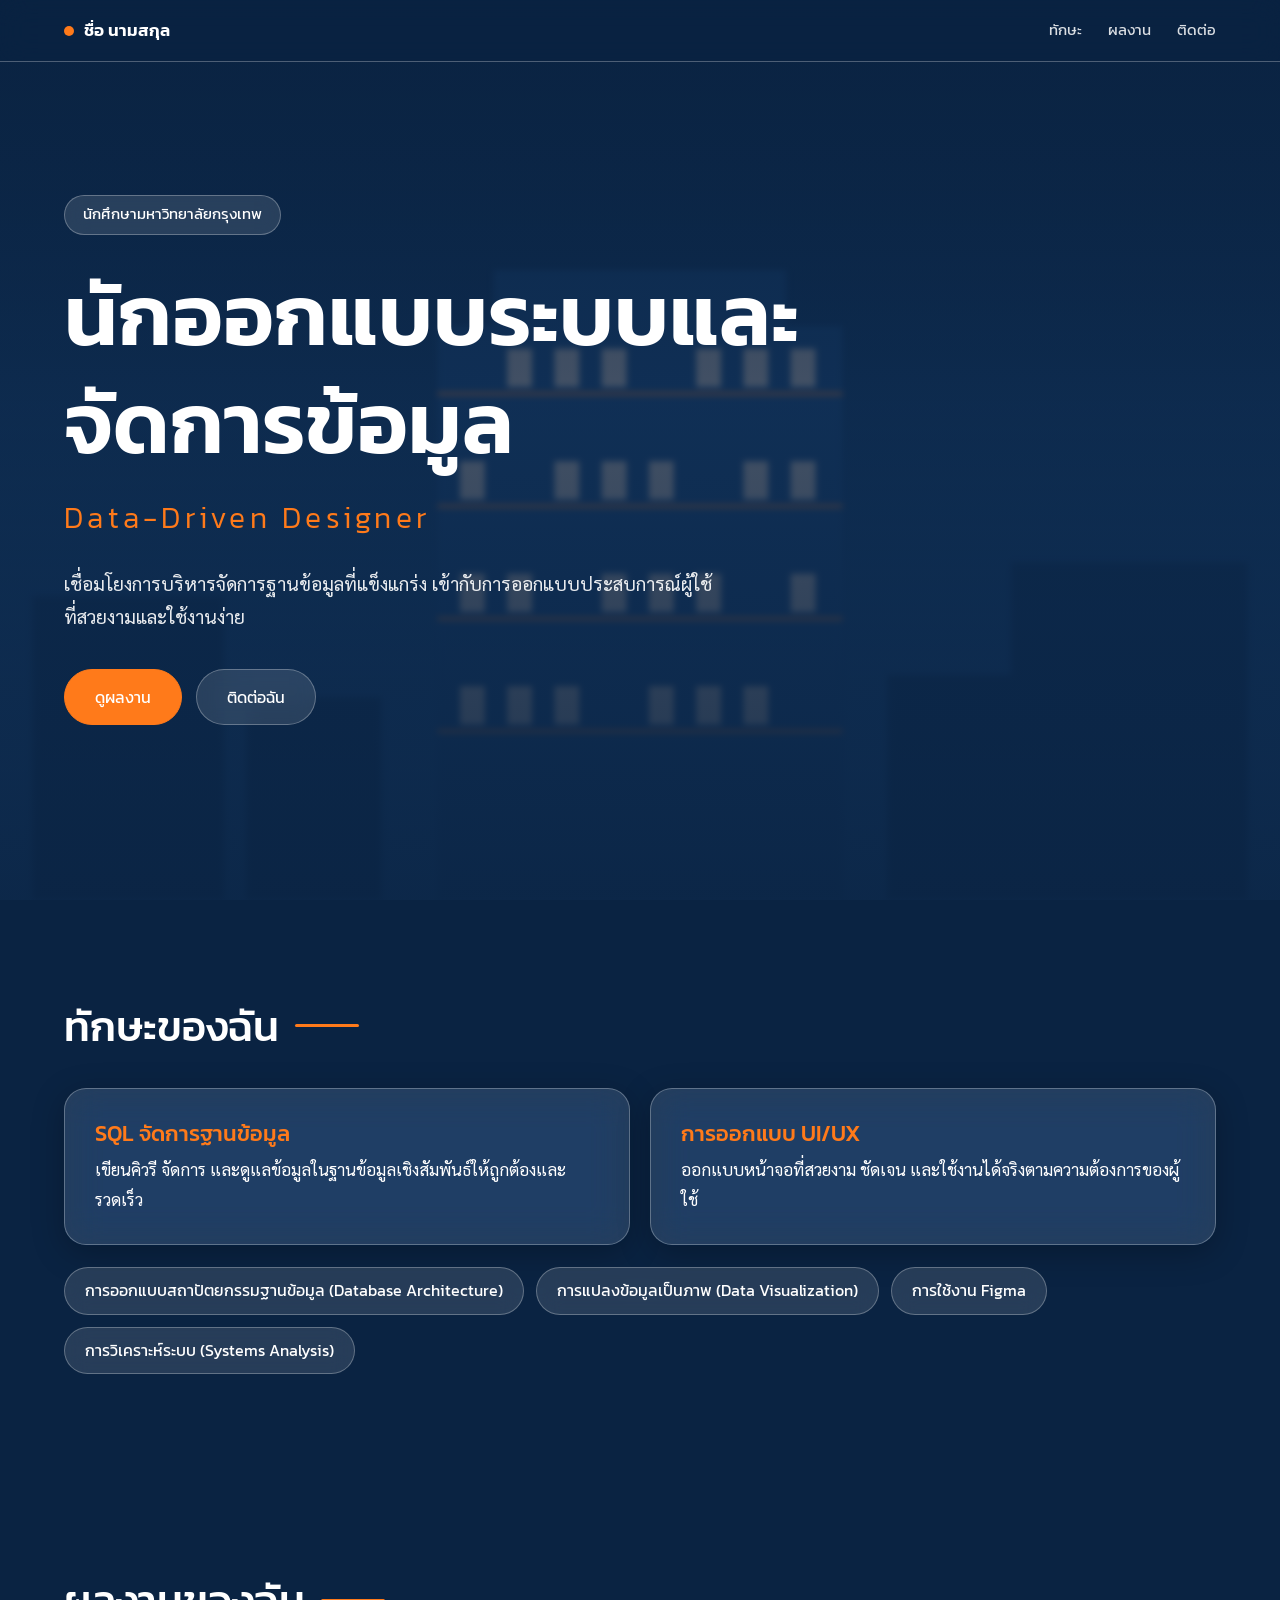
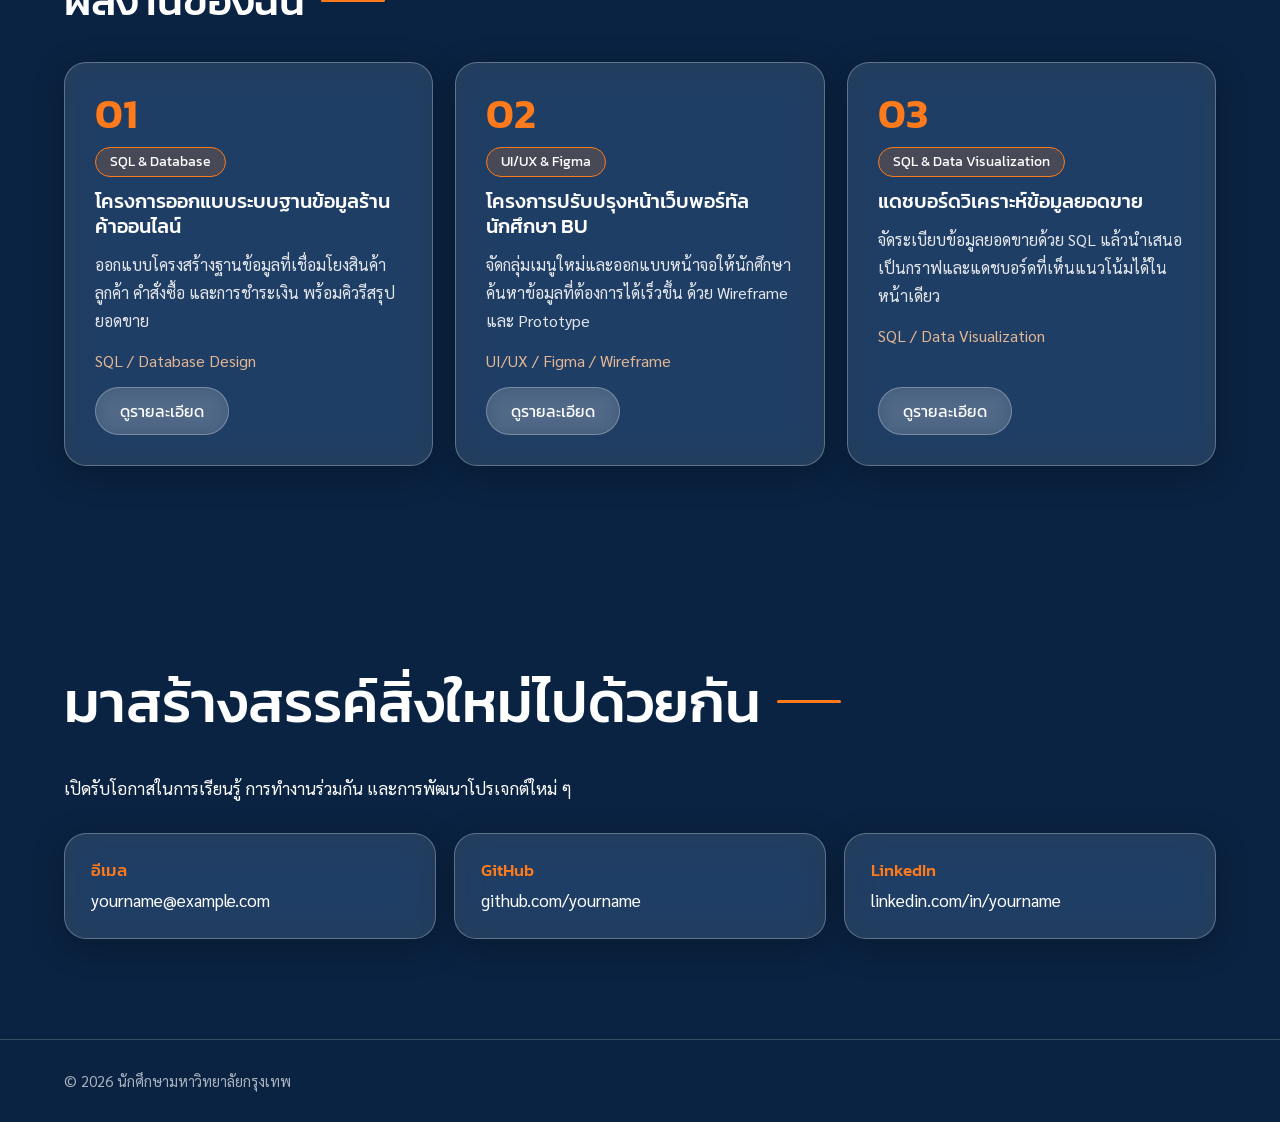
==== index.html @ cb4c74a8 "Add files via upload" ====
<!DOCTYPE html>
<html lang="th">
<head>
<meta charset="UTF-8">
<meta name="viewport" content="width=device-width, initial-scale=1">
<title>พอร์ตโฟลิโอ | นักศึกษามหาวิทยาลัยกรุงเทพ</title>
<meta name="description" content="พอร์ตโฟลิโอนักศึกษามหาวิทยาลัยกรุงเทพ ด้านฐานข้อมูล การวิเคราะห์ข้อมูล และการออกแบบ UI/UX">
<link rel="preconnect" href="https://fonts.googleapis.com">
<link rel="preconnect" href="https://fonts.gstatic.com" crossorigin>
<link href="https://fonts.googleapis.com/css2?family=Kanit:wght@300;400;500;600;700&family=Sarabun:wght@400;500&display=swap" rel="stylesheet">
<style>
:root{--navy:#0A2342;--orange:#FF7A1A;--glass:rgba(255,255,255,.12);--edge:rgba(255,255,255,.28);--pad:clamp(20px,5vw,80px)}
*{box-sizing:border-box;margin:0;padding:0}
html{scroll-behavior:smooth;scroll-padding-top:70px}
body{font-family:'Sarabun',sans-serif;font-size:1.0625rem;line-height:1.75;color:#fff;background:var(--navy);overflow-x:hidden}
h1,h2,h3{font-family:'Kanit',sans-serif;line-height:1.25;font-weight:500}
a{color:inherit;text-decoration:none}
:focus-visible{outline:3px solid var(--orange);outline-offset:3px}

/* พื้นหลังตึกเรียน: ใส่รูปจริงที่ assets/images/bu-building.jpg (ถ้าไม่มีจะแสดงภาพวาดตึกแทน) */
.bg{position:fixed;inset:0;z-index:-1;background:linear-gradient(180deg,#0A2342 0%,#143a66 60%,#1d4a7d 100%);overflow:hidden}
.bg svg{position:absolute;bottom:0;left:0;width:100%;height:75%;filter:blur(3px);opacity:.9}
.bg .photo{position:absolute;inset:-20px;background:url(assets/images/bu-building.jpg) center/cover no-repeat;filter:blur(6px) saturate(1.05)}
.bg::after{content:"";position:absolute;inset:0;background:linear-gradient(180deg,rgba(10,35,66,.82),rgba(10,35,66,.55) 45%,rgba(10,35,66,.88))}

header{position:fixed;inset:0 0 auto;z-index:20;display:flex;justify-content:space-between;align-items:center;height:62px;padding:0 var(--pad);background:rgba(10,35,66,.45);backdrop-filter:blur(14px);border-bottom:1px solid var(--edge)}
.brand{font-family:'Kanit';font-weight:600}.brand i{display:inline-block;width:10px;height:10px;border-radius:50%;background:var(--orange);margin-right:10px}
nav{display:flex;gap:26px}nav a{font-family:'Kanit';font-size:.95rem;opacity:.85;transition:.2s}nav a:hover{color:var(--orange);opacity:1}

section{padding:100px var(--pad)}
.hero{min-height:100vh;display:flex;flex-direction:column;justify-content:center;padding-top:120px}
.badge{align-self:flex-start;padding:6px 18px;border-radius:99px;background:var(--glass);border:1px solid var(--edge);backdrop-filter:blur(10px);font-family:'Kanit';font-size:.92rem;margin-bottom:26px}
.hero h1{font-size:clamp(2.4rem,7vw,5.4rem);font-weight:600;max-width:11em}
.en{font-family:'Kanit';font-weight:300;font-size:clamp(1.1rem,2.6vw,1.9rem);letter-spacing:.14em;color:var(--orange);margin:14px 0 22px}
.desc{max-width:34em;font-size:1.2rem;opacity:.9}
.cta{display:flex;flex-wrap:wrap;gap:14px;margin-top:36px}
.btn{font-family:'Kanit';padding:13px 30px;border-radius:99px;border:1.5px solid var(--edge);background:var(--glass);backdrop-filter:blur(10px);transition:.25s;cursor:pointer;color:#fff;font-size:1rem}
.btn.p{background:var(--orange);border-color:var(--orange);color:#fff}
.btn:hover{transform:translateY(-3px);box-shadow:0 10px 24px rgba(0,0,0,.3)}.btn:not(.p):hover{border-color:var(--orange);color:var(--orange)}

h2{font-size:clamp(1.8rem,4vw,2.6rem);margin-bottom:36px;display:flex;align-items:center;gap:16px}
h2::after{content:"";height:3px;width:64px;background:var(--orange);border-radius:3px}
.glass{background:var(--glass);border:1px solid var(--edge);border-radius:22px;backdrop-filter:blur(18px) saturate(140%);-webkit-backdrop-filter:blur(18px) saturate(140%);box-shadow:0 8px 32px rgba(0,0,0,.25);transition:transform .3s,border-color .3s}
.glass:hover{transform:translateY(-5px);border-color:var(--orange)}

.main-skills{display:grid;grid-template-columns:repeat(2,1fr);gap:20px}
.main-skills .glass{padding:30px}
.main-skills h3{font-size:1.4rem;color:var(--orange);margin-bottom:8px}
.tags{display:flex;flex-wrap:wrap;gap:12px;margin-top:22px}
.tag{padding:9px 20px;border-radius:99px;background:var(--glass);border:1px solid var(--edge);backdrop-filter:blur(12px);font-family:'Kanit';font-size:.98rem;transition:.25s}
.tag:hover{background:var(--orange);border-color:var(--orange);transform:translateY(-2px)}

.projects{display:grid;grid-template-columns:repeat(3,1fr);gap:22px}
.proj{padding:30px;display:flex;flex-direction:column;gap:12px}
.proj .no{font-family:'Kanit';font-size:2.6rem;font-weight:600;color:var(--orange);line-height:1}
.focus{align-self:flex-start;font-family:'Kanit';font-size:.85rem;padding:2px 14px;border-radius:99px;background:rgba(255,122,26,.18);border:1px solid var(--orange)}
.proj h3{font-size:1.25rem}.proj p{opacity:.88;font-size:1rem}
.ptags{font-size:.92rem;color:#ffc79c}
.proj .btn{align-self:flex-start;margin-top:auto;padding:9px 24px}

.contact{text-align:left}
.contact h2{font-size:clamp(2rem,5vw,3.6rem)}
.clinks{display:grid;grid-template-columns:repeat(3,1fr);gap:18px;margin-top:30px;list-style:none}
.clinks a{display:block;padding:22px 26px}.clinks b{display:block;font-family:'Kanit';font-weight:500;color:var(--orange)}.clinks span{overflow-wrap:anywhere}
footer{padding:28px var(--pad);opacity:.65;font-size:.92rem;border-top:1px solid var(--edge)}
.err{padding:140px var(--pad)}

@media(max-width:900px){.projects,.clinks{grid-template-columns:1fr}.main-skills{grid-template-columns:1fr}section{padding:76px var(--pad)}nav{gap:16px}nav a:nth-child(n+4){display:none}}
@media(prefers-reduced-motion:reduce){*{transition:none!important;scroll-behavior:auto!important}}
</style>
</head>
<body>
<div class="bg" aria-hidden="true">
  <svg viewBox="0 0 1200 600" preserveAspectRatio="xMidYMax slice">
    <g fill="#0f2f55"><rect x="60" y="330" width="170" height="270"/><rect x="930" y="300" width="210" height="300"/><rect x="250" y="420" width="120" height="180"/><rect x="820" y="400" width="120" height="200"/></g>
    <rect x="420" y="90" width="360" height="510" fill="#173f6e"/><rect x="470" y="40" width="260" height="60" fill="#173f6e"/>
    <g stroke="#FF7A1A" stroke-width="3" opacity=".55"><path d="M420 150h360M420 250h360M420 350h360M420 450h360"/></g>
    <g fill="#ffd9b8" opacity=".55" id="w"></g>
  </svg>
  <div class="photo"></div>
</div>

<header><a href="#top" class="brand" id="brand"><i></i></a><nav id="nav"><a href="#skills">ทักษะ</a><a href="#projects">ผลงาน</a><a href="#contact">ติดต่อ</a></nav></header>

<main id="top">
  <section class="hero">
    <p class="badge" id="badge"></p>
    <h1 id="title"></h1>
    <p class="en" id="en"></p>
    <p class="desc" id="desc"></p>
    <div class="cta"><a class="btn p" href="#projects" id="c1"></a><a class="btn" href="#contact" id="c2"></a></div>
  </section>
  <section id="skills"><h2 id="sTitle"></h2><div class="main-skills" id="mainSkills"></div><div class="tags" id="extra"></div></section>
  <section id="projects"><h2 id="pTitle"></h2><div class="projects" id="projList"></div></section>
  <section id="contact" class="contact"><h2 id="cTitle"></h2><p id="cDesc"></p><ul class="clinks" id="cLinks"></ul></section>
</main>
<footer id="foot"></footer>

<script>
const $=id=>document.getElementById(id);
const esc=s=>String(s).replace(/[&<>"]/g,c=>({'&':'&amp;','<':'&lt;','>':'&gt;','"':'&quot;'}[c]));
// หน้าต่างของตึกจำลอง
let w='';for(let r=0;r<4;r++)for(let c=0;c<8;c++)if((r*3+c*5)%4)w+=`<rect x="${440+c*42}" y="${110+r*100}" width="22" height="34"/>`;$('w').innerHTML=w;

fetch('data.json').then(r=>{if(!r.ok)throw 0;return r.json()}).then(d=>{
  document.title=d.site.title;document.querySelector('meta[name=description]').content=d.site.description;
  $('brand').append(d.site.brand);$('foot').textContent=d.site.footer;
  const h=d.hero;$('badge').textContent=h.badge;$('title').textContent=h.title;$('en').textContent=h.en;$('desc').textContent=h.desc;$('c1').textContent=h.cta1;$('c2').textContent=h.cta2;
  $('sTitle').textContent=d.skills.title;
  $('mainSkills').innerHTML=d.skills.main.map(s=>`<article class="glass"><h3>${esc(s.title)}</h3><p>${esc(s.desc)}</p></article>`).join('');
  $('extra').innerHTML=d.skills.extra.map(t=>`<span class="tag">${esc(t)}</span>`).join('');
  $('pTitle').textContent=d.projects.title;
  $('projList').innerHTML=d.projects.items.map((p,i)=>`<article class="glass proj"><span class="no">0${i+1}</span><span class="focus">${esc(p.focus)}</span><h3>${esc(p.title)}</h3><p>${esc(p.desc)}</p><p class="ptags">${p.tags.map(esc).join(' / ')}</p><a class="btn" href="${esc(p.link)}">${esc(d.projects.more)}</a></article>`).join('');
  const c=d.contact;$('cTitle').textContent=c.title;$('cDesc').textContent=c.desc;
  $('cLinks').innerHTML=c.links.map(l=>`<li><a class="glass" href="${esc(l.url)}" target="_blank" rel="noopener"><b>${esc(l.label)}</b><span>${esc(l.text)}</span></a></li>`).join('');
}).catch(()=>{$('top').insertAdjacentHTML('afterbegin','<p class="err">โหลด data.json ไม่สำเร็จ กรุณาเปิดผ่าน Live Server หรือ GitHub Pages</p>')});
</script>
</body>
</html>
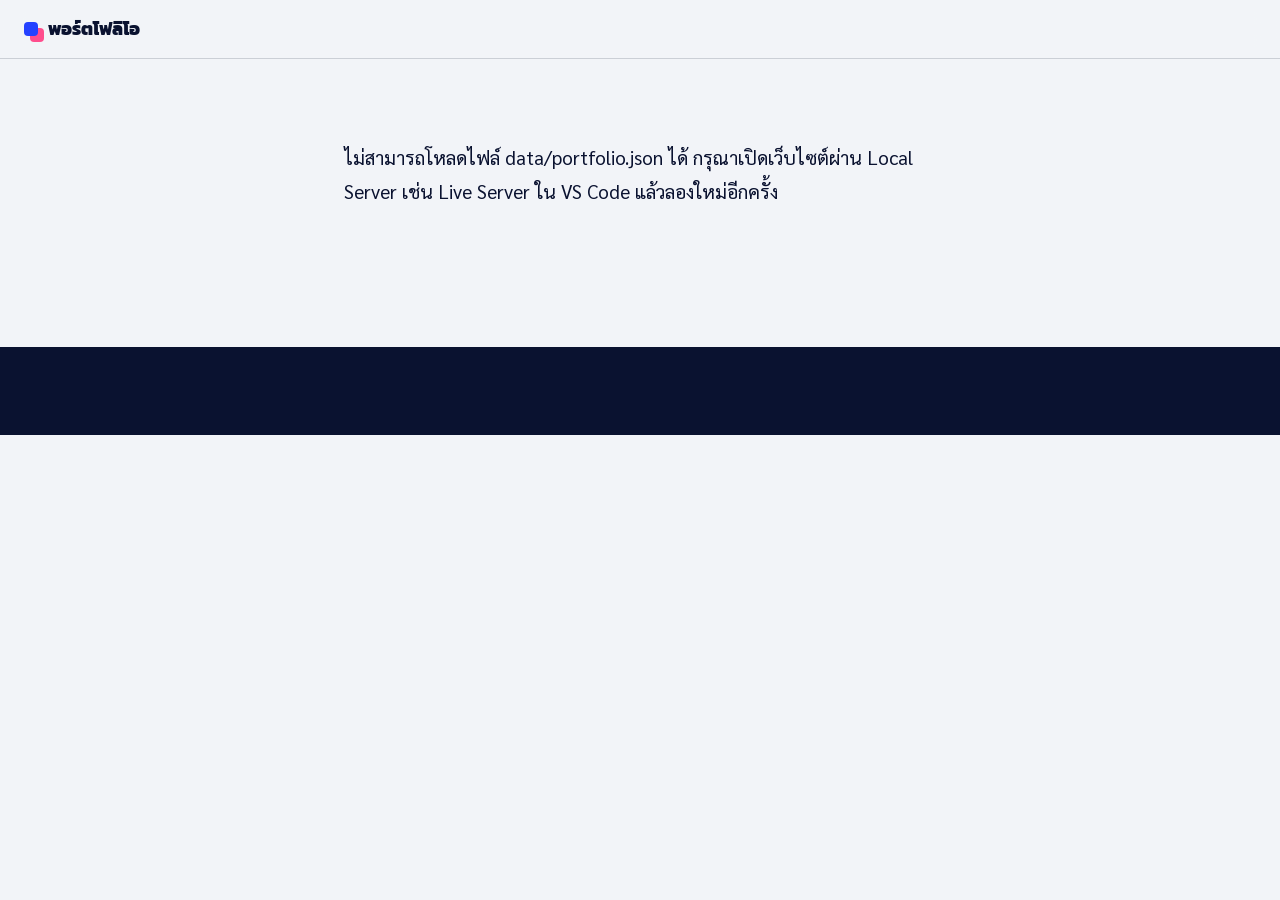
==== commit 0411038a: "Add files via upload" ====
--- a/index.html
+++ b/index.html
@@ -1,119 +1,76 @@
 <!DOCTYPE html>
 <html lang="th">
 <head>
-<meta charset="UTF-8">
-<meta name="viewport" content="width=device-width, initial-scale=1">
-<title>พอร์ตโฟลิโอ | นักศึกษามหาวิทยาลัยกรุงเทพ</title>
-<meta name="description" content="พอร์ตโฟลิโอนักศึกษามหาวิทยาลัยกรุงเทพ ด้านฐานข้อมูล การวิเคราะห์ข้อมูล และการออกแบบ UI/UX">
-<link rel="preconnect" href="https://fonts.googleapis.com">
-<link rel="preconnect" href="https://fonts.gstatic.com" crossorigin>
-<link href="https://fonts.googleapis.com/css2?family=Kanit:wght@300;400;500;600;700&family=Sarabun:wght@400;500&display=swap" rel="stylesheet">
-<style>
-:root{--navy:#0A2342;--orange:#FF7A1A;--glass:rgba(255,255,255,.12);--edge:rgba(255,255,255,.28);--pad:clamp(20px,5vw,80px)}
-*{box-sizing:border-box;margin:0;padding:0}
-html{scroll-behavior:smooth;scroll-padding-top:70px}
-body{font-family:'Sarabun',sans-serif;font-size:1.0625rem;line-height:1.75;color:#fff;background:var(--navy);overflow-x:hidden}
-h1,h2,h3{font-family:'Kanit',sans-serif;line-height:1.25;font-weight:500}
-a{color:inherit;text-decoration:none}
-:focus-visible{outline:3px solid var(--orange);outline-offset:3px}
-
-/* พื้นหลังตึกเรียน: ใส่รูปจริงที่ assets/images/bu-building.jpg (ถ้าไม่มีจะแสดงภาพวาดตึกแทน) */
-.bg{position:fixed;inset:0;z-index:-1;background:linear-gradient(180deg,#0A2342 0%,#143a66 60%,#1d4a7d 100%);overflow:hidden}
-.bg svg{position:absolute;bottom:0;left:0;width:100%;height:75%;filter:blur(3px);opacity:.9}
-.bg .photo{position:absolute;inset:-20px;background:url(assets/images/bu-building.jpg) center/cover no-repeat;filter:blur(6px) saturate(1.05)}
-.bg::after{content:"";position:absolute;inset:0;background:linear-gradient(180deg,rgba(10,35,66,.82),rgba(10,35,66,.55) 45%,rgba(10,35,66,.88))}
-
-header{position:fixed;inset:0 0 auto;z-index:20;display:flex;justify-content:space-between;align-items:center;height:62px;padding:0 var(--pad);background:rgba(10,35,66,.45);backdrop-filter:blur(14px);border-bottom:1px solid var(--edge)}
-.brand{font-family:'Kanit';font-weight:600}.brand i{display:inline-block;width:10px;height:10px;border-radius:50%;background:var(--orange);margin-right:10px}
-nav{display:flex;gap:26px}nav a{font-family:'Kanit';font-size:.95rem;opacity:.85;transition:.2s}nav a:hover{color:var(--orange);opacity:1}
-
-section{padding:100px var(--pad)}
-.hero{min-height:100vh;display:flex;flex-direction:column;justify-content:center;padding-top:120px}
-.badge{align-self:flex-start;padding:6px 18px;border-radius:99px;background:var(--glass);border:1px solid var(--edge);backdrop-filter:blur(10px);font-family:'Kanit';font-size:.92rem;margin-bottom:26px}
-.hero h1{font-size:clamp(2.4rem,7vw,5.4rem);font-weight:600;max-width:11em}
-.en{font-family:'Kanit';font-weight:300;font-size:clamp(1.1rem,2.6vw,1.9rem);letter-spacing:.14em;color:var(--orange);margin:14px 0 22px}
-.desc{max-width:34em;font-size:1.2rem;opacity:.9}
-.cta{display:flex;flex-wrap:wrap;gap:14px;margin-top:36px}
-.btn{font-family:'Kanit';padding:13px 30px;border-radius:99px;border:1.5px solid var(--edge);background:var(--glass);backdrop-filter:blur(10px);transition:.25s;cursor:pointer;color:#fff;font-size:1rem}
-.btn.p{background:var(--orange);border-color:var(--orange);color:#fff}
-.btn:hover{transform:translateY(-3px);box-shadow:0 10px 24px rgba(0,0,0,.3)}.btn:not(.p):hover{border-color:var(--orange);color:var(--orange)}
-
-h2{font-size:clamp(1.8rem,4vw,2.6rem);margin-bottom:36px;display:flex;align-items:center;gap:16px}
-h2::after{content:"";height:3px;width:64px;background:var(--orange);border-radius:3px}
-.glass{background:var(--glass);border:1px solid var(--edge);border-radius:22px;backdrop-filter:blur(18px) saturate(140%);-webkit-backdrop-filter:blur(18px) saturate(140%);box-shadow:0 8px 32px rgba(0,0,0,.25);transition:transform .3s,border-color .3s}
-.glass:hover{transform:translateY(-5px);border-color:var(--orange)}
-
-.main-skills{display:grid;grid-template-columns:repeat(2,1fr);gap:20px}
-.main-skills .glass{padding:30px}
-.main-skills h3{font-size:1.4rem;color:var(--orange);margin-bottom:8px}
-.tags{display:flex;flex-wrap:wrap;gap:12px;margin-top:22px}
-.tag{padding:9px 20px;border-radius:99px;background:var(--glass);border:1px solid var(--edge);backdrop-filter:blur(12px);font-family:'Kanit';font-size:.98rem;transition:.25s}
-.tag:hover{background:var(--orange);border-color:var(--orange);transform:translateY(-2px)}
-
-.projects{display:grid;grid-template-columns:repeat(3,1fr);gap:22px}
-.proj{padding:30px;display:flex;flex-direction:column;gap:12px}
-.proj .no{font-family:'Kanit';font-size:2.6rem;font-weight:600;color:var(--orange);line-height:1}
-.focus{align-self:flex-start;font-family:'Kanit';font-size:.85rem;padding:2px 14px;border-radius:99px;background:rgba(255,122,26,.18);border:1px solid var(--orange)}
-.proj h3{font-size:1.25rem}.proj p{opacity:.88;font-size:1rem}
-.ptags{font-size:.92rem;color:#ffc79c}
-.proj .btn{align-self:flex-start;margin-top:auto;padding:9px 24px}
-
-.contact{text-align:left}
-.contact h2{font-size:clamp(2rem,5vw,3.6rem)}
-.clinks{display:grid;grid-template-columns:repeat(3,1fr);gap:18px;margin-top:30px;list-style:none}
-.clinks a{display:block;padding:22px 26px}.clinks b{display:block;font-family:'Kanit';font-weight:500;color:var(--orange)}.clinks span{overflow-wrap:anywhere}
-footer{padding:28px var(--pad);opacity:.65;font-size:.92rem;border-top:1px solid var(--edge)}
-.err{padding:140px var(--pad)}
-
-@media(max-width:900px){.projects,.clinks{grid-template-columns:1fr}.main-skills{grid-template-columns:1fr}section{padding:76px var(--pad)}nav{gap:16px}nav a:nth-child(n+4){display:none}}
-@media(prefers-reduced-motion:reduce){*{transition:none!important;scroll-behavior:auto!important}}
-</style>
+  <meta charset="UTF-8">
+  <meta name="viewport" content="width=device-width, initial-scale=1">
+  <title>พอร์ตโฟลิโอ | นักออกแบบระบบและจัดการข้อมูล</title>
+  <meta name="description" content="พอร์ตโฟลิโอนักศึกษามหาวิทยาลัยกรุงเทพ สาขาเทคโนโลยีสารสนเทศ ด้านฐานข้อมูลและ UI/UX">
+  <link rel="icon" href="assets/icons/favicon.svg" type="image/svg+xml">
+  <link rel="preconnect" href="https://fonts.googleapis.com">
+  <link rel="preconnect" href="https://fonts.gstatic.com" crossorigin>
+  <link href="https://fonts.googleapis.com/css2?family=Kanit:wght@300;500;700;800&family=Sarabun:wght@400;500;700&display=swap" rel="stylesheet">
+  <link rel="stylesheet" href="style.css">
 </head>
 <body>
-<div class="bg" aria-hidden="true">
-  <svg viewBox="0 0 1200 600" preserveAspectRatio="xMidYMax slice">
-    <g fill="#0f2f55"><rect x="60" y="330" width="170" height="270"/><rect x="930" y="300" width="210" height="300"/><rect x="250" y="420" width="120" height="180"/><rect x="820" y="400" width="120" height="200"/></g>
-    <rect x="420" y="90" width="360" height="510" fill="#173f6e"/><rect x="470" y="40" width="260" height="60" fill="#173f6e"/>
-    <g stroke="#FF7A1A" stroke-width="3" opacity=".55"><path d="M420 150h360M420 250h360M420 350h360M420 450h360"/></g>
-    <g fill="#ffd9b8" opacity=".55" id="w"></g>
-  </svg>
-  <div class="photo"></div>
-</div>
+  <!-- หน้าโหลด -->
+  <div id="loader" aria-live="polite"><div class="ld-num"><span id="ldNum">0</span>%</div><div class="ld-bar"><i id="ldBar"></i></div><p>กำลังเตรียมข้อมูล</p></div>
 
-<header><a href="#top" class="brand" id="brand"><i></i></a><nav id="nav"><a href="#skills">ทักษะ</a><a href="#projects">ผลงาน</a><a href="#contact">ติดต่อ</a></nav></header>
+  <header id="nav" class="nav">
+    <a href="#home" class="brand" aria-label="กลับหน้าแรก"><i></i>พอร์ตโฟลิโอ</a>
+    <nav id="navLinks" class="links" aria-label="เมนูหลัก"></nav>
+    <button id="menuBtn" class="menu-btn" aria-label="เปิดเมนู" aria-expanded="false"><span></span><span></span></button>
+  </header>
 
-<main id="top">
-  <section class="hero">
-    <p class="badge" id="badge"></p>
-    <h1 id="title"></h1>
-    <p class="en" id="en"></p>
-    <p class="desc" id="desc"></p>
-    <div class="cta"><a class="btn p" href="#projects" id="c1"></a><a class="btn" href="#contact" id="c2"></a></div>
-  </section>
-  <section id="skills"><h2 id="sTitle"></h2><div class="main-skills" id="mainSkills"></div><div class="tags" id="extra"></div></section>
-  <section id="projects"><h2 id="pTitle"></h2><div class="projects" id="projList"></div></section>
-  <section id="contact" class="contact"><h2 id="cTitle"></h2><p id="cDesc"></p><ul class="clinks" id="cLinks"></ul></section>
-</main>
-<footer id="foot"></footer>
+  <main>
+    <section id="home" class="hero">
+      <div class="hero-txt" id="heroTxt"></div>
+      <div class="hero-vis" aria-hidden="true">
+        <!-- กราฟิก: ตารางข้อมูลเชื่อมกับหน้าจอผู้ใช้ -->
+        <svg viewBox="0 0 440 400" class="duo">
+          <g class="tbl a">
+            <rect x="10" y="30" width="190" height="150" rx="14"/>
+            <rect x="10" y="30" width="190" height="34" rx="14" class="hd"/>
+            <text x="26" y="52" class="t1">customers</text>
+            <text x="26" y="88">id <tspan class="k">PK</tspan></text><text x="26" y="112">ชื่อ</text><text x="26" y="136">อีเมล</text><text x="26" y="160">สมัครเมื่อ</text>
+            <path d="M10 98h190M10 122h190M10 146h190" class="rl"/>
+          </g>
+          <g class="tbl b">
+            <rect x="60" y="230" width="190" height="130" rx="14"/>
+            <rect x="60" y="230" width="190" height="34" rx="14" class="hd2"/>
+            <text x="76" y="252" class="t1">orders</text>
+            <text x="76" y="288">id <tspan class="k">PK</tspan></text><text x="76" y="312">customer_id <tspan class="k">FK</tspan></text><text x="76" y="336">ยอดรวม</text>
+            <path d="M60 298h190M60 322h190" class="rl"/>
+          </g>
+          <path class="wire" d="M105 180V230"/>
+          <path class="wire flow" d="M200 100C250 100 270 100 300 100"/>
+          <g class="ui">
+            <rect x="290" y="40" width="140" height="300" rx="24"/>
+            <rect x="305" y="60" width="60" height="8" rx="4" class="bar"/>
+            <rect x="305" y="84" width="110" height="70" rx="12" class="blk"/>
+            <rect x="305" y="168" width="110" height="26" rx="8" class="row"/>
+            <rect x="305" y="202" width="110" height="26" rx="8" class="row"/>
+            <rect x="305" y="236" width="110" height="26" rx="8" class="row"/>
+            <rect x="305" y="288" width="110" height="34" rx="17" class="cta"/>
+            <polyline points="316,134 340,114 360,126 400,98" class="trend"/>
+          </g>
+          <path class="wire flow" d="M250 295C275 295 275 275 290 275"/>
+        </svg>
+      </div>
+      <div class="marquee" id="marquee" aria-hidden="true"></div>
+    </section>
 
-<script>
-const $=id=>document.getElementById(id);
-const esc=s=>String(s).replace(/[&<>"]/g,c=>({'&':'&amp;','<':'&lt;','>':'&gt;','"':'&quot;'}[c]));
-// หน้าต่างของตึกจำลอง
-let w='';for(let r=0;r<4;r++)for(let c=0;c<8;c++)if((r*3+c*5)%4)w+=`<rect x="${440+c*42}" y="${110+r*100}" width="22" height="34"/>`;$('w').innerHTML=w;
+    <section id="about" class="sec about"></section>
+    <section id="skills" class="sec skills"></section>
+    <section id="projects" class="sec projects"></section>
+    <section id="workflow" class="sec workflow"></section>
+    <section id="contact" class="sec contact"></section>
+  </main>
 
-fetch('data.json').then(r=>{if(!r.ok)throw 0;return r.json()}).then(d=>{
-  document.title=d.site.title;document.querySelector('meta[name=description]').content=d.site.description;
-  $('brand').append(d.site.brand);$('foot').textContent=d.site.footer;
-  const h=d.hero;$('badge').textContent=h.badge;$('title').textContent=h.title;$('en').textContent=h.en;$('desc').textContent=h.desc;$('c1').textContent=h.cta1;$('c2').textContent=h.cta2;
-  $('sTitle').textContent=d.skills.title;
-  $('mainSkills').innerHTML=d.skills.main.map(s=>`<article class="glass"><h3>${esc(s.title)}</h3><p>${esc(s.desc)}</p></article>`).join('');
-  $('extra').innerHTML=d.skills.extra.map(t=>`<span class="tag">${esc(t)}</span>`).join('');
-  $('pTitle').textContent=d.projects.title;
-  $('projList').innerHTML=d.projects.items.map((p,i)=>`<article class="glass proj"><span class="no">0${i+1}</span><span class="focus">${esc(p.focus)}</span><h3>${esc(p.title)}</h3><p>${esc(p.desc)}</p><p class="ptags">${p.tags.map(esc).join(' / ')}</p><a class="btn" href="${esc(p.link)}">${esc(d.projects.more)}</a></article>`).join('');
-  const c=d.contact;$('cTitle').textContent=c.title;$('cDesc').textContent=c.desc;
-  $('cLinks').innerHTML=c.links.map(l=>`<li><a class="glass" href="${esc(l.url)}" target="_blank" rel="noopener"><b>${esc(l.label)}</b><span>${esc(l.text)}</span></a></li>`).join('');
-}).catch(()=>{$('top').insertAdjacentHTML('afterbegin','<p class="err">โหลด data.json ไม่สำเร็จ กรุณาเปิดผ่าน Live Server หรือ GitHub Pages</p>')});
-</script>
+  <footer id="footer" class="footer"></footer>
+
+  <dialog id="dlg" aria-labelledby="dlgTitle"><div id="dlgBody"></div></dialog>
+  <button id="toTop" class="to-top" aria-label="กลับไปด้านบน"><svg viewBox="0 0 24 24"><path d="M12 19V5M5 12l7-7 7 7"/></svg></button>
+  <div id="toast" class="toast" role="status"></div>
+  <script src="script.js"></script>
 </body>
 </html>
--- a/style.css
+++ b/style.css
@@ -0,0 +1,230 @@
+/* =====================================================================
+   DESIGN SYSTEM — "Schema Paper" (กระดาษกริดแบบแผนผังข้อมูล)
+   แนวคิด: หน้าเว็บคือแผนผังฐานข้อมูลที่ถูกจัดวางอย่างสวยงาม
+   สี     : --paper กระดาษกริดเย็น / --ink น้ำเงินเข้มเกือบดำ
+            --cobalt สีหลักเน้น / --pink จุดเน้นรอง / --mint พื้นอ่อน
+   ตัวอักษร: Kanit (หัวข้อ 800 ใหญ่ชัด) + Sarabun (เนื้อหา 17px / 1.75)
+            สเกล 1.25: 0.85 · 1 · 1.25 · 1.56 · 1.95 · 2.44 · 3.05
+   ระยะ   : ฐาน 8px → 8 · 16 · 24 · 40 · 64 · 104
+   มุมโค้ง : แตกต่างตามหน้าที่ — ตาราง 14px, การ์ดผลงานแต่ละใบไม่เหมือนกัน,
+            ปุ่ม 999px
+   เลย์เอาต์: ไม่สมมาตร ชิดซ้าย ใช้หัวข้อ sticky ด้านซ้าย + เนื้อหาด้านขวา
+   ===================================================================== */
+:root{
+  --paper:#F2F4F8; --ink:#0A1230; --ink2:#13204D; --cobalt:#2441FF; --pink:#FF4D8D; --mint:#C9F5E4;
+  --mute:#55607F; --line:rgba(10,18,48,.16);
+  --f-head:'Kanit',sans-serif; --f-body:'Sarabun',sans-serif;
+  --s1:8px; --s2:16px; --s3:24px; --s4:40px; --s5:64px; --s6:104px;
+  --ease:cubic-bezier(.2,.8,.2,1);
+}
+*{box-sizing:border-box;margin:0;padding:0}
+html{scroll-behavior:smooth;scroll-padding-top:72px}
+body{font-family:var(--f-body);font-size:17px;line-height:1.75;color:var(--ink);background:var(--paper);overflow-x:hidden}
+a{color:inherit;text-decoration:none}
+ul,ol{list-style:none}
+button{font:inherit;color:inherit;cursor:pointer;background:none;border:0}
+:focus-visible{outline:3px solid var(--pink);outline-offset:3px}
+h1,h2,h3{font-family:var(--f-head);line-height:1.2;font-weight:800}
+h2{font-size:clamp(2rem,4.6vw,3.05rem)}
+.wrap{max-width:1200px;margin:0 auto;padding:0 var(--s3)}
+.sec{padding:var(--s6) 0;position:relative}
+
+/* ---------- Loader (จังหวะเปิดเว็บหนึ่งครั้ง) ---------- */
+#loader{position:fixed;inset:0;z-index:100;background:var(--ink);color:var(--paper);display:flex;flex-direction:column;justify-content:flex-end;padding:var(--s4);transition:transform .9s var(--ease) .1s}
+#loader.done{transform:translateY(-101%)}
+.ld-num{font:800 clamp(5rem,20vw,12rem)/1 var(--f-head)}
+.ld-bar{height:4px;background:rgba(255,255,255,.18);margin:var(--s2) 0}
+.ld-bar i{display:block;height:100%;width:0;background:var(--pink)}
+#loader p{color:#aab3d1}
+
+/* ---------- Navigation ---------- */
+.nav{position:fixed;top:0;left:0;right:0;z-index:50;display:flex;align-items:center;justify-content:space-between;padding:var(--s2) var(--s3);background:rgba(242,244,248,.82);backdrop-filter:blur(12px);border-bottom:1px solid var(--line)}
+.brand{font:800 1.1rem var(--f-head);display:flex;align-items:center;gap:10px}
+.brand i{width:14px;height:14px;background:var(--cobalt);border-radius:4px;box-shadow:6px 6px 0 var(--pink)}
+.links{display:flex;gap:6px}
+.links a{padding:6px 16px;border-radius:999px;font-weight:500;transition:background .25s,color .25s}
+.links a:hover{background:rgba(36,65,255,.1)}
+.links a.on{background:var(--ink);color:var(--paper)}
+.menu-btn{display:none;width:44px;height:44px;position:relative}
+.menu-btn span{position:absolute;left:11px;right:11px;height:2px;background:var(--ink);transition:transform .3s var(--ease)}
+.menu-btn span:first-child{top:18px}.menu-btn span:last-child{top:26px}
+.menu-btn[aria-expanded=true] span:first-child{transform:translateY(4px) rotate(45deg)}
+.menu-btn[aria-expanded=true] span:last-child{transform:translateY(-4px) rotate(-45deg)}
+
+/* ---------- Hero ---------- */
+.hero{min-height:100svh;display:grid;grid-template-columns:1.15fr .85fr;align-items:center;gap:var(--s4);padding:120px max(var(--s3),calc((100vw - 1200px)/2)) 120px;position:relative;overflow:hidden;
+  background-image:linear-gradient(var(--line) 1px,transparent 1px),linear-gradient(90deg,var(--line) 1px,transparent 1px);background-size:56px 56px}
+.hero::after{content:"";position:absolute;inset:0;background:linear-gradient(180deg,transparent 60%,var(--paper));pointer-events:none}
+.hero-txt,.hero-vis{position:relative;z-index:1}
+.hero h1{font-size:clamp(2.6rem,6.4vw,5.4rem);line-height:1.12;letter-spacing:-.01em}
+.ln{display:block;overflow:hidden;padding-bottom:.08em}
+.ln>span{display:block;transform:translateY(110%);transition:transform 1s var(--ease)}
+.ln.l2{color:var(--cobalt)}
+.en{font:800 clamp(1.4rem,3.2vw,2.5rem)/1.2 var(--f-head);letter-spacing:.04em;color:transparent;-webkit-text-stroke:1.5px var(--ink);margin:var(--s3) 0}
+.hero-txt p.lead{max-width:520px;font-size:1.2rem;color:var(--mute)}
+.hero .fd{opacity:0;transform:translateY(16px);transition:opacity .8s var(--ease),transform .8s var(--ease)}
+body.ready .ln>span{transform:none}
+body.ready .l2>span{transition-delay:.12s}
+body.ready .hero .fd{opacity:1;transform:none;transition-delay:.5s}
+.btns{display:flex;gap:var(--s2);flex-wrap:wrap;margin-top:var(--s4)}
+.btn{display:inline-flex;align-items:center;gap:10px;padding:14px 30px;border-radius:999px;font-weight:700;background:var(--ink);color:var(--paper);border:2px solid var(--ink);transition:transform .3s var(--ease),background .3s,color .3s,border-color .3s}
+.btn:hover{background:var(--cobalt);border-color:var(--cobalt);transform:translateY(-3px)}
+.btn.ghost{background:transparent;color:var(--ink)}
+.btn.ghost:hover{background:var(--ink);color:var(--paper);border-color:var(--ink)}
+.duo{width:100%;max-width:460px;margin-left:auto;display:block;overflow:visible;font:12px ui-monospace,Menlo,Consolas,monospace}
+.duo .tbl rect:first-child{fill:#fff;stroke:var(--ink);stroke-width:2}
+.duo .hd{fill:var(--cobalt)}.duo .hd2{fill:var(--pink)}
+.duo text{fill:var(--ink)}.duo .t1{fill:#fff;font-weight:700;font-size:13px}
+.duo .k{fill:var(--cobalt);font-weight:700}
+.duo .rl{stroke:var(--line);stroke-width:1.5}
+.duo .wire{fill:none;stroke:var(--ink);stroke-width:2;stroke-dasharray:6 6}
+.duo .flow{animation:dash 1.2s linear infinite}
+.duo .ui rect:first-child{fill:var(--ink)}
+.duo .bar{fill:#4c5a8f}.duo .blk{fill:var(--ink2)}.duo .row{fill:#22306b}.duo .cta{fill:var(--pink)}
+.duo .trend{fill:none;stroke:var(--mint);stroke-width:3;stroke-linecap:round;stroke-linejoin:round;transform:none}
+.duo .tbl,.duo .ui{animation:bob 6s ease-in-out infinite}
+.duo .tbl.b{animation-delay:-2s}.duo .ui{animation-delay:-4s}
+@keyframes dash{to{stroke-dashoffset:-24}}
+@keyframes bob{50%{transform:translateY(-8px)}}
+.marquee{position:absolute;left:0;right:0;bottom:0;z-index:2;overflow:hidden;border-top:2px solid var(--ink);background:var(--paper);padding:12px 0}
+.mq{display:flex;width:max-content;animation:mq 38s linear infinite}
+.mq span{font:500 1.05rem var(--f-head);padding:0 var(--s3);display:flex;align-items:center;gap:var(--s3);white-space:nowrap}
+.mq span::after{content:"";width:10px;height:10px;background:var(--pink);transform:rotate(45deg)}
+@keyframes mq{to{transform:translateX(-50%)}}
+
+/* ---------- About ---------- */
+.about .wrap{display:grid;grid-template-columns:.8fr 1.2fr;gap:var(--s5);align-items:start}
+.about h2{position:sticky;top:100px}
+.about .txt{font-size:1.3rem;line-height:1.85}
+.facts{margin-top:var(--s4);border-top:2px solid var(--ink)}
+.facts div{display:grid;grid-template-columns:150px 1fr;gap:var(--s2);padding:var(--s2) 0;border-bottom:1px solid var(--line);transition:padding-left .3s var(--ease),background .3s}
+.facts div:hover{padding-left:var(--s2);background:var(--mint)}
+.facts dt{color:var(--mute)}.facts dd{font-weight:700}
+
+/* ---------- Skills ---------- */
+.sh{display:grid;grid-template-columns:1fr 1fr;gap:var(--s4);align-items:end;margin-bottom:var(--s5)}
+.sh p{color:var(--mute);max-width:420px;justify-self:end}
+.groups{display:grid;grid-template-columns:repeat(3,1fr);gap:var(--s3);align-items:start}
+.group{background:#fff;border:2px solid var(--ink);border-radius:14px;overflow:hidden;box-shadow:8px 8px 0 var(--ink);transition:transform .35s var(--ease),box-shadow .35s var(--ease)}
+.group:nth-child(2){margin-top:var(--s4)}.group:nth-child(3){margin-top:var(--s5)}
+.group:hover{transform:translate(-4px,-4px);box-shadow:12px 12px 0 var(--ink)}
+.g-hd{display:flex;align-items:center;gap:12px;padding:var(--s2) var(--s3);font:700 1.3rem var(--f-head)}
+.g-hd svg{width:28px;height:28px;fill:none;stroke:currentColor;stroke-width:1.8;stroke-linecap:round;stroke-linejoin:round}
+.t-blue .g-hd{background:var(--cobalt);color:#fff}.t-ink .g-hd{background:var(--ink);color:#fff}.t-pink .g-hd{background:var(--pink);color:var(--ink)}
+.g-note{padding:var(--s2) var(--s3);color:var(--mute);font-size:.95rem;border-bottom:1px solid var(--line)}
+.group li{padding:12px var(--s3);border-bottom:1px solid var(--line);transition:background .25s,padding-left .25s var(--ease)}
+.group li:last-child{border:0}.group li:hover{background:var(--mint);padding-left:32px}
+.group b{display:block;line-height:1.4}.group li span{font-size:.9rem;color:var(--mute)}
+
+/* ---------- Projects ---------- */
+.projects{background:var(--ink);color:var(--paper)}
+.projects .sh p{color:#aab3d1}
+.pg{display:grid;grid-template-columns:repeat(12,1fr);gap:var(--s3)}
+.card{display:flex;flex-direction:column;overflow:hidden;transition:transform .4s var(--ease)}
+.card:hover{transform:translateY(-8px)}
+.c1{grid-column:1/8;background:var(--ink2);border-radius:28px 28px 28px 4px}
+.c2{grid-column:8/13;background:var(--mint);color:var(--ink);border-radius:28px 120px 28px 28px}
+.c3{grid-column:1/13;flex-direction:row;border:2px dashed rgba(242,244,248,.4);border-radius:0}
+.vis{padding:var(--s3);display:flex;align-items:center;justify-content:center}
+.vis svg{width:100%;height:auto;max-height:280px;font:11px ui-monospace,Menlo,Consolas,monospace}
+.c3 .vis{flex:1.1}.c3 .body{flex:1}
+.body{padding:var(--s3) var(--s4) var(--s4);display:flex;flex-direction:column;align-items:flex-start;gap:var(--s2)}
+.c2 .body{padding-right:var(--s5)}
+.pno{font:800 3.05rem/1 var(--f-head);color:transparent;-webkit-text-stroke:1.5px currentColor}
+.card h3{font-size:1.56rem}
+.card p{opacity:.86}
+.tags{display:flex;flex-wrap:wrap;gap:8px}
+.tags li{font-size:.85rem;padding:2px 12px;border:1px solid currentColor;border-radius:999px}
+.pbtn{margin-top:auto;font-weight:700;display:inline-flex;gap:10px;align-items:center;padding:10px 0;border-bottom:2px solid var(--pink)}
+.pbtn::after{content:"→";transition:transform .3s var(--ease)}
+.pbtn:hover::after{transform:translateX(8px)}
+.vis .s1{stroke:var(--paper)}.c2 .vis .s1{stroke:var(--ink)}
+
+/* ---------- Workflow (ลำดับขั้นตอนจริง จึงใช้หมายเลข) ---------- */
+.steps{display:grid;grid-template-columns:repeat(4,1fr);position:relative;margin-bottom:var(--s5)}
+.steps::before,.steps::after{content:"";position:absolute;top:27px;left:27px;height:3px;background:var(--line)}
+.steps::before{right:calc(25% - 27px)}
+.steps::after{background:var(--cobalt);width:var(--p,0);transition:width .6s var(--ease)}
+.stp{text-align:left;padding-right:var(--s2);position:relative;z-index:1}
+.stp .n{display:grid;place-items:center;width:56px;height:56px;border-radius:50%;background:var(--paper);border:3px solid var(--line);font:800 1.1rem var(--f-head);transition:all .35s var(--ease)}
+.stp strong{display:block;margin-top:var(--s2);font:500 1.1rem/1.4 var(--f-head);color:var(--mute);transition:color .3s}
+.stp.on .n{background:var(--cobalt);border-color:var(--cobalt);color:#fff;transform:scale(1.12)}
+.stp.on strong,.stp:hover strong{color:var(--ink)}
+.stp.past .n{border-color:var(--cobalt);color:var(--cobalt)}
+.panel{display:grid;grid-template-columns:auto 1fr;gap:var(--s4);align-items:center;padding:var(--s4);background:#fff;border:2px solid var(--ink);border-radius:40px 14px 40px 14px}
+.pn{font:800 clamp(4rem,10vw,8rem)/1 var(--f-head);color:transparent;-webkit-text-stroke:2px var(--cobalt)}
+.panel h3{font-size:1.56rem;margin-bottom:8px}
+.panel .chips{display:flex;gap:8px;flex-wrap:wrap;margin-top:var(--s2)}
+.chips li{background:var(--mint);padding:2px 14px;border-radius:999px;font-size:.9rem;font-weight:500}
+.panel .in{animation:swap .5s var(--ease)}
+@keyframes swap{from{opacity:0;transform:translateY(10px)}}
+
+/* ---------- Contact ---------- */
+.contact{background:var(--cobalt);color:#fff}
+.contact h2{font-size:clamp(2.4rem,6.4vw,5rem);max-width:900px}
+.contact .d{font-size:1.25rem;margin:var(--s3) 0 var(--s5);max-width:560px;opacity:.92}
+.ch{border-top:2px solid #fff}
+.ch a,.ch .row{display:grid;grid-template-columns:160px 1fr auto;align-items:center;gap:var(--s2);padding:var(--s3) 0;border-bottom:1px solid rgba(255,255,255,.4);transition:padding .35s var(--ease),background .3s,color .3s}
+.ch a:hover{background:#fff;color:var(--cobalt);padding:var(--s3)}
+.ch .lb{font:700 1.3rem var(--f-head)}
+.ch .ar{font-size:1.4rem}
+.cp{margin-left:var(--s2);padding:4px 16px;border:2px solid #fff;border-radius:999px;font-size:.9rem;font-weight:700;transition:background .25s,color .25s}
+.cp:hover{background:#fff;color:var(--cobalt)}
+.ch .row{grid-template-columns:160px 1fr}
+
+/* ---------- Footer / UI เสริม ---------- */
+.footer{background:var(--ink);color:#aab3d1;padding:var(--s5) max(var(--s3),calc((100vw - 1200px)/2)) var(--s3);overflow:hidden}
+.fname{font:800 clamp(2.5rem,10vw,8rem)/1.1 var(--f-head);color:transparent;-webkit-text-stroke:1.5px rgba(255,255,255,.5);margin-bottom:var(--s4)}
+.fbar{display:flex;justify-content:space-between;gap:var(--s2);flex-wrap:wrap;border-top:1px solid rgba(255,255,255,.2);padding-top:var(--s3);font-size:.95rem}
+.fbar a:hover{color:var(--pink)}
+.to-top{position:fixed;right:24px;bottom:24px;z-index:40;width:52px;height:52px;border-radius:50%;background:var(--pink);border:2px solid var(--ink);display:grid;place-items:center;opacity:0;pointer-events:none;transform:translateY(16px);transition:all .35s var(--ease)}
+.to-top.show{opacity:1;pointer-events:auto;transform:none}
+.to-top:hover{background:var(--ink)}.to-top:hover svg{stroke:#fff}
+.to-top svg{width:24px;fill:none;stroke:var(--ink);stroke-width:2.5;stroke-linecap:round;stroke-linejoin:round}
+.toast{position:fixed;left:50%;bottom:32px;transform:translate(-50%,20px);background:var(--ink);color:#fff;padding:10px 24px;border-radius:999px;opacity:0;pointer-events:none;transition:all .35s var(--ease);z-index:90}
+.toast.show{opacity:1;transform:translate(-50%,0)}
+dialog{margin:auto;width:min(640px,calc(100vw - 32px));max-height:88vh;overflow:auto;border:2px solid var(--ink);border-radius:28px;padding:var(--s4);background:var(--paper);color:var(--ink);box-shadow:12px 12px 0 var(--pink)}
+dialog[open]{animation:pop .4s var(--ease)}
+dialog::backdrop{background:rgba(10,18,48,.7);backdrop-filter:blur(4px)}
+@keyframes pop{from{opacity:0;transform:scale(.94) translateY(12px)}}
+dialog h3{font-size:1.95rem;margin:8px 0 var(--s2)}
+dialog h4{font:700 1.1rem var(--f-head);margin:var(--s3) 0 8px;color:var(--cobalt)}
+dialog li{padding-left:22px;position:relative;margin-bottom:6px}
+dialog li::before{content:"";position:absolute;left:0;top:.7em;width:10px;height:10px;background:var(--pink);border-radius:2px}
+dialog .tags{margin-top:var(--s2)}
+.x{float:right;width:44px;height:44px;border:2px solid var(--ink);border-radius:50%;font-size:1.2rem;transition:background .25s,color .25s}
+.x:hover{background:var(--ink);color:#fff}
+.err{padding:140px var(--s3);max-width:640px;margin:0 auto;font-size:1.2rem}
+
+/* ---------- จังหวะแสดงผลเมื่อเลื่อนหน้า (ใช้เท่าที่จำเป็น) ---------- */
+.rv{opacity:0;transform:translateY(20px);transition:opacity .7s var(--ease),transform .7s var(--ease)}
+.rv.in{opacity:1;transform:none}
+
+/* ---------- Responsive ---------- */
+@media (max-width:980px){
+  .hero{grid-template-columns:1fr;padding-top:110px}
+  .duo{margin:0 auto;max-width:360px}
+  .about .wrap,.sh{grid-template-columns:1fr}.about h2{position:static}.sh p{justify-self:start}
+  .groups{grid-template-columns:1fr}.group:nth-child(n){margin-top:0}
+  .c1,.c2,.c3{grid-column:1/13}.c3{flex-direction:column}
+  .c2{border-radius:28px 80px 28px 28px}
+}
+@media (max-width:760px){
+  .menu-btn{display:block}
+  .links{position:fixed;top:73px;left:0;right:0;flex-direction:column;background:var(--paper);padding:var(--s2) var(--s3) var(--s3);border-bottom:2px solid var(--ink);transform:translateY(-130%);transition:transform .4s var(--ease);z-index:-1}
+  .links.open{transform:none}
+  .links a{padding:12px 16px;font-size:1.1rem}
+  .sec{padding:var(--s5) 0}
+  .steps{grid-template-columns:1fr;gap:var(--s3)}
+  .steps::before,.steps::after{display:none}
+  .stp{display:flex;align-items:center;gap:var(--s2)}.stp strong{margin:0}
+  .panel{grid-template-columns:1fr;padding:var(--s3)}
+  .facts div{grid-template-columns:1fr;gap:0}
+  .ch a,.ch .row{grid-template-columns:1fr auto}.ch .row{grid-template-columns:1fr}.ch .lb{grid-column:1/3}
+  .ch .row .lb{grid-column:auto}
+  .body,.c2 .body{padding:var(--s2) var(--s3) var(--s3)}
+}
+@media (prefers-reduced-motion:reduce){
+  *,*::before,*::after{animation:none!important;transition-duration:.01ms!important}
+  html{scroll-behavior:auto}.rv,.hero .fd,.ln>span{opacity:1;transform:none}
+}
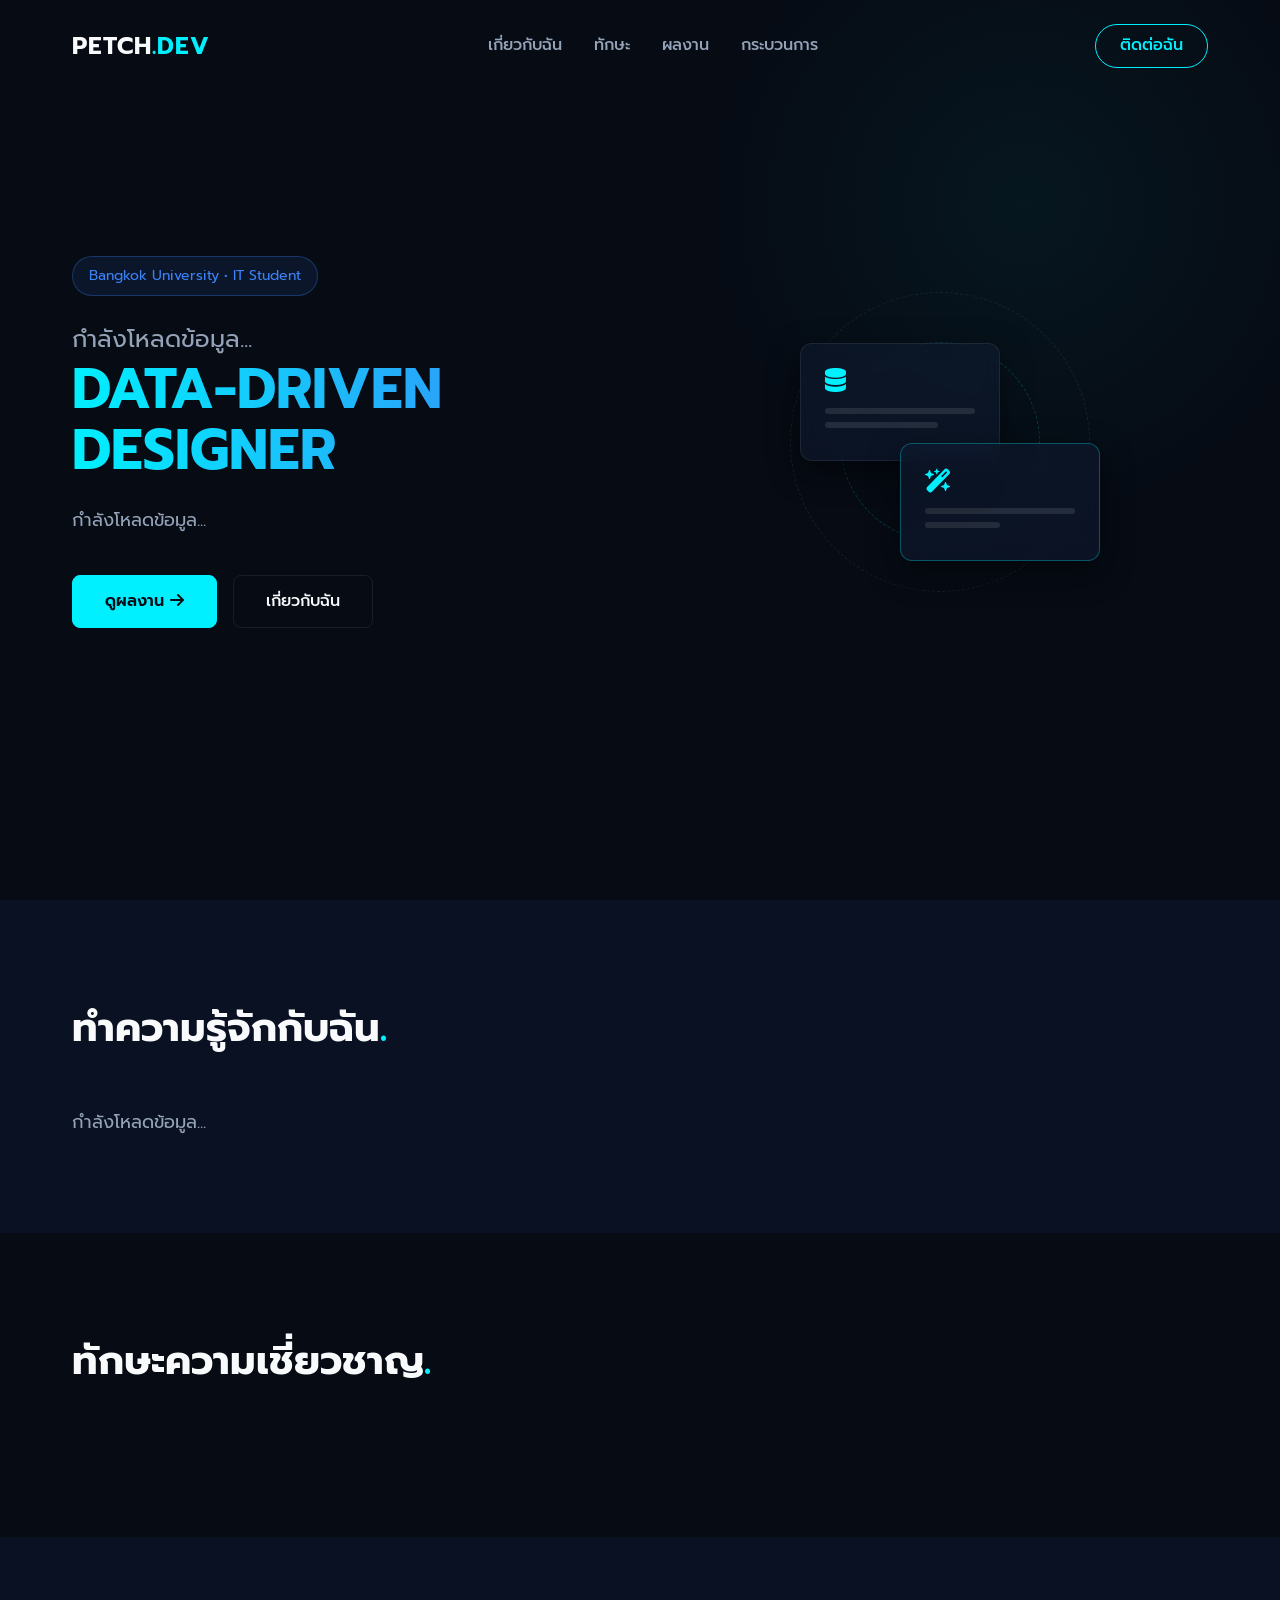
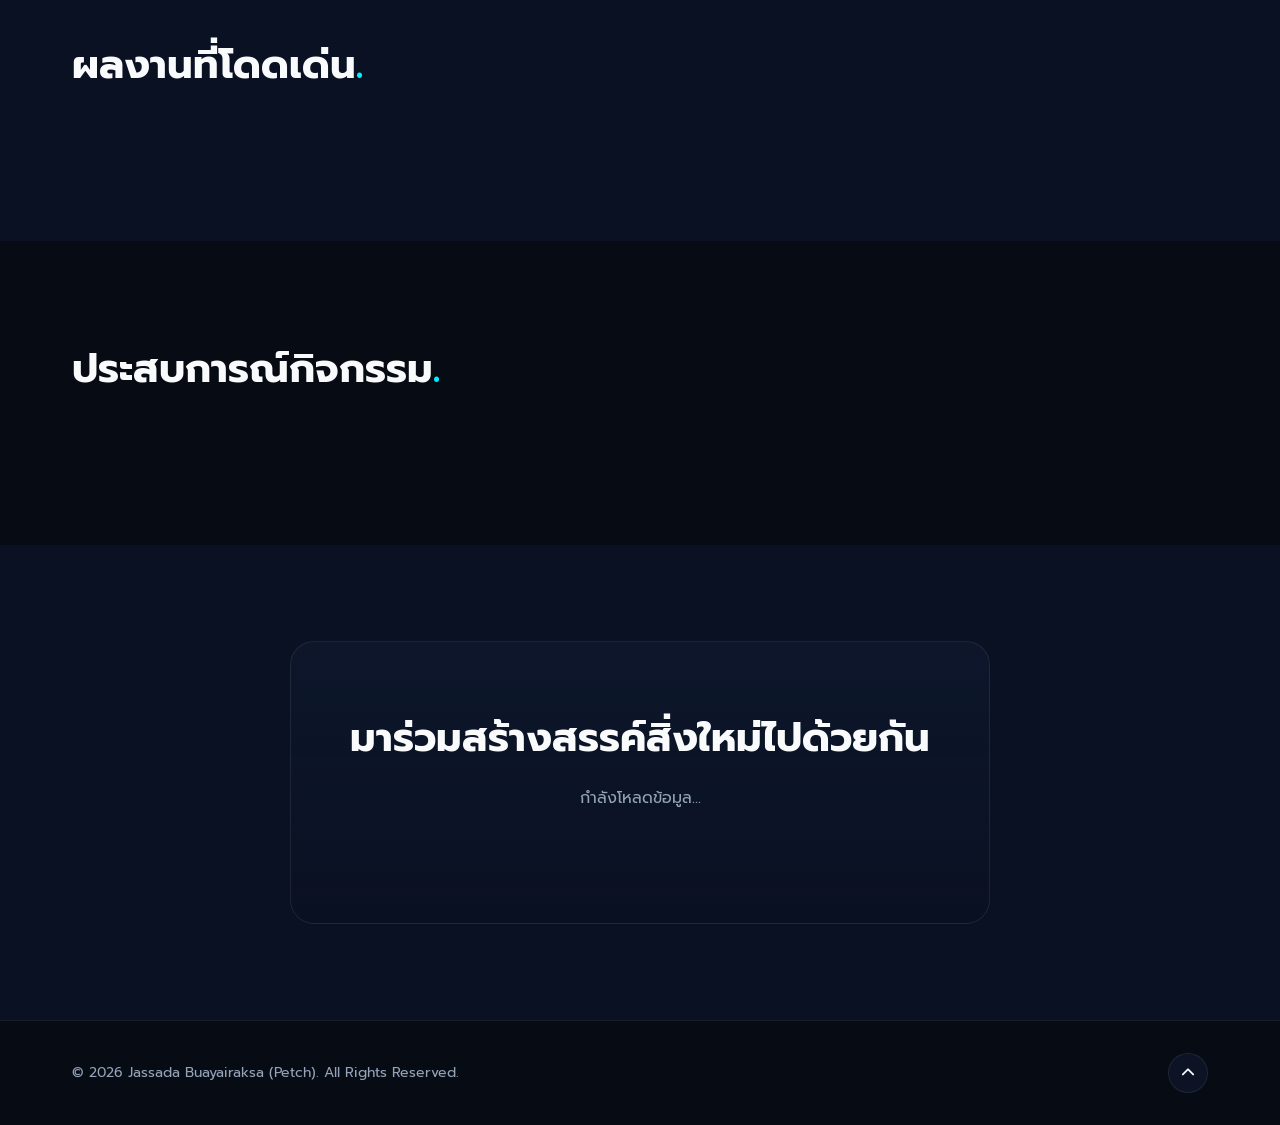
==== commit cf6720f8: "Add files via upload" ====
--- a/index.html
+++ b/index.html
@@ -1,76 +1,141 @@
 <!DOCTYPE html>
 <html lang="th">
 <head>
-  <meta charset="UTF-8">
-  <meta name="viewport" content="width=device-width, initial-scale=1">
-  <title>พอร์ตโฟลิโอ | นักออกแบบระบบและจัดการข้อมูล</title>
-  <meta name="description" content="พอร์ตโฟลิโอนักศึกษามหาวิทยาลัยกรุงเทพ สาขาเทคโนโลยีสารสนเทศ ด้านฐานข้อมูลและ UI/UX">
-  <link rel="icon" href="assets/icons/favicon.svg" type="image/svg+xml">
-  <link rel="preconnect" href="https://fonts.googleapis.com">
-  <link rel="preconnect" href="https://fonts.gstatic.com" crossorigin>
-  <link href="https://fonts.googleapis.com/css2?family=Kanit:wght@300;500;700;800&family=Sarabun:wght@400;500;700&display=swap" rel="stylesheet">
-  <link rel="stylesheet" href="style.css">
+    <meta charset="UTF-8">
+    <meta name="viewport" content="width=device-width, initial-scale=1.0">
+    <title>Jassada Buayairaksa | Portfolio</title>
+    <!-- Fonts -->
+    <link rel="preconnect" href="https://fonts.googleapis.com">
+    <link rel="preconnect" href="https://fonts.gstatic.com" crossorigin>
+    <link href="https://fonts.googleapis.com/css2?family=Prompt:wght@300;400;500;600;700&display=swap" rel="stylesheet">
+    <!-- Icons (FontAwesome) -->
+    <link rel="stylesheet" href="https://cdnjs.cloudflare.com/ajax/libs/font-awesome/6.4.0/css/all.min.css">
+    <!-- CSS -->
+    <link rel="stylesheet" href="style.css">
 </head>
 <body>
-  <!-- หน้าโหลด -->
-  <div id="loader" aria-live="polite"><div class="ld-num"><span id="ldNum">0</span>%</div><div class="ld-bar"><i id="ldBar"></i></div><p>กำลังเตรียมข้อมูล</p></div>
+    <!-- Loading Animation -->
+    <div id="loader" class="loader-wrapper">
+        <div class="data-node-loader"></div>
+        <p>INITIALIZING DATA...</p>
+    </div>
 
-  <header id="nav" class="nav">
-    <a href="#home" class="brand" aria-label="กลับหน้าแรก"><i></i>พอร์ตโฟลิโอ</a>
-    <nav id="navLinks" class="links" aria-label="เมนูหลัก"></nav>
-    <button id="menuBtn" class="menu-btn" aria-label="เปิดเมนู" aria-expanded="false"><span></span><span></span></button>
-  </header>
+    <!-- Navigation -->
+    <nav class="navbar">
+        <div class="nav-container">
+            <a href="#hero" class="logo">PETCH<span>.DEV</span></a>
+            <div class="nav-links">
+                <a href="#about">เกี่ยวกับฉัน</a>
+                <a href="#skills">ทักษะ</a>
+                <a href="#projects">ผลงาน</a>
+                <a href="#workflow">กระบวนการ</a>
+            </div>
+            <a href="#contact" class="btn-contact-nav">ติดต่อฉัน</a>
+            <div class="hamburger">
+                <i class="fa-solid fa-bars"></i>
+            </div>
+        </div>
+    </nav>
 
-  <main>
-    <section id="home" class="hero">
-      <div class="hero-txt" id="heroTxt"></div>
-      <div class="hero-vis" aria-hidden="true">
-        <!-- กราฟิก: ตารางข้อมูลเชื่อมกับหน้าจอผู้ใช้ -->
-        <svg viewBox="0 0 440 400" class="duo">
-          <g class="tbl a">
-            <rect x="10" y="30" width="190" height="150" rx="14"/>
-            <rect x="10" y="30" width="190" height="34" rx="14" class="hd"/>
-            <text x="26" y="52" class="t1">customers</text>
-            <text x="26" y="88">id <tspan class="k">PK</tspan></text><text x="26" y="112">ชื่อ</text><text x="26" y="136">อีเมล</text><text x="26" y="160">สมัครเมื่อ</text>
-            <path d="M10 98h190M10 122h190M10 146h190" class="rl"/>
-          </g>
-          <g class="tbl b">
-            <rect x="60" y="230" width="190" height="130" rx="14"/>
-            <rect x="60" y="230" width="190" height="34" rx="14" class="hd2"/>
-            <text x="76" y="252" class="t1">orders</text>
-            <text x="76" y="288">id <tspan class="k">PK</tspan></text><text x="76" y="312">customer_id <tspan class="k">FK</tspan></text><text x="76" y="336">ยอดรวม</text>
-            <path d="M60 298h190M60 322h190" class="rl"/>
-          </g>
-          <path class="wire" d="M105 180V230"/>
-          <path class="wire flow" d="M200 100C250 100 270 100 300 100"/>
-          <g class="ui">
-            <rect x="290" y="40" width="140" height="300" rx="24"/>
-            <rect x="305" y="60" width="60" height="8" rx="4" class="bar"/>
-            <rect x="305" y="84" width="110" height="70" rx="12" class="blk"/>
-            <rect x="305" y="168" width="110" height="26" rx="8" class="row"/>
-            <rect x="305" y="202" width="110" height="26" rx="8" class="row"/>
-            <rect x="305" y="236" width="110" height="26" rx="8" class="row"/>
-            <rect x="305" y="288" width="110" height="34" rx="17" class="cta"/>
-            <polyline points="316,134 340,114 360,126 400,98" class="trend"/>
-          </g>
-          <path class="wire flow" d="M250 295C275 295 275 275 290 275"/>
-        </svg>
-      </div>
-      <div class="marquee" id="marquee" aria-hidden="true"></div>
+    <!-- Section 01: Hero -->
+    <section id="hero" class="hero-section">
+        <div class="hero-background-abstract"></div>
+        <div class="hero-container reveal">
+            <div class="hero-content">
+                <div class="badge">Bangkok University • IT Student</div>
+                <h2 class="hero-subtitle" id="hero-subtitle">กำลังโหลดข้อมูล...</h2>
+                <h1 class="hero-title gradient-text" id="hero-title">DATA-DRIVEN DESIGNER</h1>
+                <p class="hero-desc" id="hero-desc">กำลังโหลดข้อมูล...</p>
+                <div class="hero-buttons">
+                    <a href="#projects" class="btn-primary">ดูผลงาน <i class="fa-solid fa-arrow-right"></i></a>
+                    <a href="#about" class="btn-secondary">เกี่ยวกับฉัน</a>
+                </div>
+            </div>
+            <div class="hero-visual">
+                <div class="data-art">
+                    <div class="circle c1"></div>
+                    <div class="circle c2"></div>
+                    <div class="glass-panel">
+                        <i class="fa-solid fa-database"></i>
+                        <div class="line w-100"></div>
+                        <div class="line w-75"></div>
+                    </div>
+                    <div class="glass-panel p2">
+                        <i class="fa-solid fa-wand-magic-sparkles"></i>
+                        <div class="line w-100"></div>
+                        <div class="line w-50"></div>
+                    </div>
+                </div>
+            </div>
+        </div>
     </section>
 
-    <section id="about" class="sec about"></section>
-    <section id="skills" class="sec skills"></section>
-    <section id="projects" class="sec projects"></section>
-    <section id="workflow" class="sec workflow"></section>
-    <section id="contact" class="sec contact"></section>
-  </main>
+    <!-- Section 02: About Me -->
+    <section id="about" class="about-section">
+        <div class="container reveal">
+            <h2 class="section-heading">ทำความรู้จักกับฉัน<span class="dot">.</span></h2>
+            <div class="about-grid">
+                <div class="about-text">
+                    <p id="about-bio">กำลังโหลดข้อมูล...</p>
+                </div>
+                <div class="about-stats" id="about-info">
+                    <!-- ข้อมูลจำเพาะจะถูกดึงผ่าน JS -->
+                </div>
+            </div>
+        </div>
+    </section>
 
-  <footer id="footer" class="footer"></footer>
+    <!-- Section 03: Skills -->
+    <section id="skills" class="skills-section">
+        <div class="container reveal">
+            <h2 class="section-heading">ทักษะความเชี่ยวชาญ<span class="dot">.</span></h2>
+            <div class="skills-grid" id="skills-container">
+                <!-- ทักษะจะถูกดึงผ่าน JS -->
+            </div>
+        </div>
+    </section>
 
-  <dialog id="dlg" aria-labelledby="dlgTitle"><div id="dlgBody"></div></dialog>
-  <button id="toTop" class="to-top" aria-label="กลับไปด้านบน"><svg viewBox="0 0 24 24"><path d="M12 19V5M5 12l7-7 7 7"/></svg></button>
-  <div id="toast" class="toast" role="status"></div>
-  <script src="script.js"></script>
+    <!-- Section 04: Projects -->
+    <section id="projects" class="projects-section">
+        <div class="container reveal">
+            <h2 class="section-heading">ผลงานที่โดดเด่น<span class="dot">.</span></h2>
+            <div class="projects-wrapper" id="projects-container">
+                <!-- โปรเจกต์จะถูกดึงผ่าน JS -->
+            </div>
+        </div>
+    </section>
+
+    <!-- Section 05: Experience & Workflow -->
+    <section id="workflow" class="workflow-section">
+        <div class="container reveal">
+            <h2 class="section-heading">ประสบการณ์กิจกรรม<span class="dot">.</span></h2>
+            <div class="timeline" id="workflow-container">
+                <!-- Workflow จะถูกดึงผ่าน JS -->
+            </div>
+        </div>
+    </section>
+
+    <!-- Section 06: Contact -->
+    <section id="contact" class="contact-section">
+        <div class="container reveal">
+            <div class="contact-box">
+                <h2 id="contact-title">มาร่วมสร้างสรรค์สิ่งใหม่ไปด้วยกัน</h2>
+                <p id="contact-desc">กำลังโหลดข้อมูล...</p>
+                <div class="social-links" id="social-container">
+                    <!-- ช่องทางติดต่อจะถูกดึงผ่าน JS -->
+                </div>
+            </div>
+        </div>
+    </section>
+
+    <!-- Footer -->
+    <footer>
+        <div class="container footer-content">
+            <p>&copy; 2026 Jassada Buayairaksa (Petch). All Rights Reserved.</p>
+            <a href="#hero" class="back-to-top" id="backToTop"><i class="fa-solid fa-chevron-up"></i></a>
+        </div>
+    </footer>
+
+    <script src="script.js"></script>
 </body>
-</html>
+</html>
--- a/style.css
+++ b/style.css
@@ -1,230 +1,742 @@
-/* =====================================================================
-   DESIGN SYSTEM — "Schema Paper" (กระดาษกริดแบบแผนผังข้อมูล)
-   แนวคิด: หน้าเว็บคือแผนผังฐานข้อมูลที่ถูกจัดวางอย่างสวยงาม
-   สี     : --paper กระดาษกริดเย็น / --ink น้ำเงินเข้มเกือบดำ
-            --cobalt สีหลักเน้น / --pink จุดเน้นรอง / --mint พื้นอ่อน
-   ตัวอักษร: Kanit (หัวข้อ 800 ใหญ่ชัด) + Sarabun (เนื้อหา 17px / 1.75)
-            สเกล 1.25: 0.85 · 1 · 1.25 · 1.56 · 1.95 · 2.44 · 3.05
-   ระยะ   : ฐาน 8px → 8 · 16 · 24 · 40 · 64 · 104
-   มุมโค้ง : แตกต่างตามหน้าที่ — ตาราง 14px, การ์ดผลงานแต่ละใบไม่เหมือนกัน,
-            ปุ่ม 999px
-   เลย์เอาต์: ไม่สมมาตร ชิดซ้าย ใช้หัวข้อ sticky ด้านซ้าย + เนื้อหาด้านขวา
-   ===================================================================== */
-:root{
-  --paper:#F2F4F8; --ink:#0A1230; --ink2:#13204D; --cobalt:#2441FF; --pink:#FF4D8D; --mint:#C9F5E4;
-  --mute:#55607F; --line:rgba(10,18,48,.16);
-  --f-head:'Kanit',sans-serif; --f-body:'Sarabun',sans-serif;
-  --s1:8px; --s2:16px; --s3:24px; --s4:40px; --s5:64px; --s6:104px;
-  --ease:cubic-bezier(.2,.8,.2,1);
-}
-*{box-sizing:border-box;margin:0;padding:0}
-html{scroll-behavior:smooth;scroll-padding-top:72px}
-body{font-family:var(--f-body);font-size:17px;line-height:1.75;color:var(--ink);background:var(--paper);overflow-x:hidden}
-a{color:inherit;text-decoration:none}
-ul,ol{list-style:none}
-button{font:inherit;color:inherit;cursor:pointer;background:none;border:0}
-:focus-visible{outline:3px solid var(--pink);outline-offset:3px}
-h1,h2,h3{font-family:var(--f-head);line-height:1.2;font-weight:800}
-h2{font-size:clamp(2rem,4.6vw,3.05rem)}
-.wrap{max-width:1200px;margin:0 auto;padding:0 var(--s3)}
-.sec{padding:var(--s6) 0;position:relative}
-
-/* ---------- Loader (จังหวะเปิดเว็บหนึ่งครั้ง) ---------- */
-#loader{position:fixed;inset:0;z-index:100;background:var(--ink);color:var(--paper);display:flex;flex-direction:column;justify-content:flex-end;padding:var(--s4);transition:transform .9s var(--ease) .1s}
-#loader.done{transform:translateY(-101%)}
-.ld-num{font:800 clamp(5rem,20vw,12rem)/1 var(--f-head)}
-.ld-bar{height:4px;background:rgba(255,255,255,.18);margin:var(--s2) 0}
-.ld-bar i{display:block;height:100%;width:0;background:var(--pink)}
-#loader p{color:#aab3d1}
-
-/* ---------- Navigation ---------- */
-.nav{position:fixed;top:0;left:0;right:0;z-index:50;display:flex;align-items:center;justify-content:space-between;padding:var(--s2) var(--s3);background:rgba(242,244,248,.82);backdrop-filter:blur(12px);border-bottom:1px solid var(--line)}
-.brand{font:800 1.1rem var(--f-head);display:flex;align-items:center;gap:10px}
-.brand i{width:14px;height:14px;background:var(--cobalt);border-radius:4px;box-shadow:6px 6px 0 var(--pink)}
-.links{display:flex;gap:6px}
-.links a{padding:6px 16px;border-radius:999px;font-weight:500;transition:background .25s,color .25s}
-.links a:hover{background:rgba(36,65,255,.1)}
-.links a.on{background:var(--ink);color:var(--paper)}
-.menu-btn{display:none;width:44px;height:44px;position:relative}
-.menu-btn span{position:absolute;left:11px;right:11px;height:2px;background:var(--ink);transition:transform .3s var(--ease)}
-.menu-btn span:first-child{top:18px}.menu-btn span:last-child{top:26px}
-.menu-btn[aria-expanded=true] span:first-child{transform:translateY(4px) rotate(45deg)}
-.menu-btn[aria-expanded=true] span:last-child{transform:translateY(-4px) rotate(-45deg)}
-
-/* ---------- Hero ---------- */
-.hero{min-height:100svh;display:grid;grid-template-columns:1.15fr .85fr;align-items:center;gap:var(--s4);padding:120px max(var(--s3),calc((100vw - 1200px)/2)) 120px;position:relative;overflow:hidden;
-  background-image:linear-gradient(var(--line) 1px,transparent 1px),linear-gradient(90deg,var(--line) 1px,transparent 1px);background-size:56px 56px}
-.hero::after{content:"";position:absolute;inset:0;background:linear-gradient(180deg,transparent 60%,var(--paper));pointer-events:none}
-.hero-txt,.hero-vis{position:relative;z-index:1}
-.hero h1{font-size:clamp(2.6rem,6.4vw,5.4rem);line-height:1.12;letter-spacing:-.01em}
-.ln{display:block;overflow:hidden;padding-bottom:.08em}
-.ln>span{display:block;transform:translateY(110%);transition:transform 1s var(--ease)}
-.ln.l2{color:var(--cobalt)}
-.en{font:800 clamp(1.4rem,3.2vw,2.5rem)/1.2 var(--f-head);letter-spacing:.04em;color:transparent;-webkit-text-stroke:1.5px var(--ink);margin:var(--s3) 0}
-.hero-txt p.lead{max-width:520px;font-size:1.2rem;color:var(--mute)}
-.hero .fd{opacity:0;transform:translateY(16px);transition:opacity .8s var(--ease),transform .8s var(--ease)}
-body.ready .ln>span{transform:none}
-body.ready .l2>span{transition-delay:.12s}
-body.ready .hero .fd{opacity:1;transform:none;transition-delay:.5s}
-.btns{display:flex;gap:var(--s2);flex-wrap:wrap;margin-top:var(--s4)}
-.btn{display:inline-flex;align-items:center;gap:10px;padding:14px 30px;border-radius:999px;font-weight:700;background:var(--ink);color:var(--paper);border:2px solid var(--ink);transition:transform .3s var(--ease),background .3s,color .3s,border-color .3s}
-.btn:hover{background:var(--cobalt);border-color:var(--cobalt);transform:translateY(-3px)}
-.btn.ghost{background:transparent;color:var(--ink)}
-.btn.ghost:hover{background:var(--ink);color:var(--paper);border-color:var(--ink)}
-.duo{width:100%;max-width:460px;margin-left:auto;display:block;overflow:visible;font:12px ui-monospace,Menlo,Consolas,monospace}
-.duo .tbl rect:first-child{fill:#fff;stroke:var(--ink);stroke-width:2}
-.duo .hd{fill:var(--cobalt)}.duo .hd2{fill:var(--pink)}
-.duo text{fill:var(--ink)}.duo .t1{fill:#fff;font-weight:700;font-size:13px}
-.duo .k{fill:var(--cobalt);font-weight:700}
-.duo .rl{stroke:var(--line);stroke-width:1.5}
-.duo .wire{fill:none;stroke:var(--ink);stroke-width:2;stroke-dasharray:6 6}
-.duo .flow{animation:dash 1.2s linear infinite}
-.duo .ui rect:first-child{fill:var(--ink)}
-.duo .bar{fill:#4c5a8f}.duo .blk{fill:var(--ink2)}.duo .row{fill:#22306b}.duo .cta{fill:var(--pink)}
-.duo .trend{fill:none;stroke:var(--mint);stroke-width:3;stroke-linecap:round;stroke-linejoin:round;transform:none}
-.duo .tbl,.duo .ui{animation:bob 6s ease-in-out infinite}
-.duo .tbl.b{animation-delay:-2s}.duo .ui{animation-delay:-4s}
-@keyframes dash{to{stroke-dashoffset:-24}}
-@keyframes bob{50%{transform:translateY(-8px)}}
-.marquee{position:absolute;left:0;right:0;bottom:0;z-index:2;overflow:hidden;border-top:2px solid var(--ink);background:var(--paper);padding:12px 0}
-.mq{display:flex;width:max-content;animation:mq 38s linear infinite}
-.mq span{font:500 1.05rem var(--f-head);padding:0 var(--s3);display:flex;align-items:center;gap:var(--s3);white-space:nowrap}
-.mq span::after{content:"";width:10px;height:10px;background:var(--pink);transform:rotate(45deg)}
-@keyframes mq{to{transform:translateX(-50%)}}
-
-/* ---------- About ---------- */
-.about .wrap{display:grid;grid-template-columns:.8fr 1.2fr;gap:var(--s5);align-items:start}
-.about h2{position:sticky;top:100px}
-.about .txt{font-size:1.3rem;line-height:1.85}
-.facts{margin-top:var(--s4);border-top:2px solid var(--ink)}
-.facts div{display:grid;grid-template-columns:150px 1fr;gap:var(--s2);padding:var(--s2) 0;border-bottom:1px solid var(--line);transition:padding-left .3s var(--ease),background .3s}
-.facts div:hover{padding-left:var(--s2);background:var(--mint)}
-.facts dt{color:var(--mute)}.facts dd{font-weight:700}
-
-/* ---------- Skills ---------- */
-.sh{display:grid;grid-template-columns:1fr 1fr;gap:var(--s4);align-items:end;margin-bottom:var(--s5)}
-.sh p{color:var(--mute);max-width:420px;justify-self:end}
-.groups{display:grid;grid-template-columns:repeat(3,1fr);gap:var(--s3);align-items:start}
-.group{background:#fff;border:2px solid var(--ink);border-radius:14px;overflow:hidden;box-shadow:8px 8px 0 var(--ink);transition:transform .35s var(--ease),box-shadow .35s var(--ease)}
-.group:nth-child(2){margin-top:var(--s4)}.group:nth-child(3){margin-top:var(--s5)}
-.group:hover{transform:translate(-4px,-4px);box-shadow:12px 12px 0 var(--ink)}
-.g-hd{display:flex;align-items:center;gap:12px;padding:var(--s2) var(--s3);font:700 1.3rem var(--f-head)}
-.g-hd svg{width:28px;height:28px;fill:none;stroke:currentColor;stroke-width:1.8;stroke-linecap:round;stroke-linejoin:round}
-.t-blue .g-hd{background:var(--cobalt);color:#fff}.t-ink .g-hd{background:var(--ink);color:#fff}.t-pink .g-hd{background:var(--pink);color:var(--ink)}
-.g-note{padding:var(--s2) var(--s3);color:var(--mute);font-size:.95rem;border-bottom:1px solid var(--line)}
-.group li{padding:12px var(--s3);border-bottom:1px solid var(--line);transition:background .25s,padding-left .25s var(--ease)}
-.group li:last-child{border:0}.group li:hover{background:var(--mint);padding-left:32px}
-.group b{display:block;line-height:1.4}.group li span{font-size:.9rem;color:var(--mute)}
-
-/* ---------- Projects ---------- */
-.projects{background:var(--ink);color:var(--paper)}
-.projects .sh p{color:#aab3d1}
-.pg{display:grid;grid-template-columns:repeat(12,1fr);gap:var(--s3)}
-.card{display:flex;flex-direction:column;overflow:hidden;transition:transform .4s var(--ease)}
-.card:hover{transform:translateY(-8px)}
-.c1{grid-column:1/8;background:var(--ink2);border-radius:28px 28px 28px 4px}
-.c2{grid-column:8/13;background:var(--mint);color:var(--ink);border-radius:28px 120px 28px 28px}
-.c3{grid-column:1/13;flex-direction:row;border:2px dashed rgba(242,244,248,.4);border-radius:0}
-.vis{padding:var(--s3);display:flex;align-items:center;justify-content:center}
-.vis svg{width:100%;height:auto;max-height:280px;font:11px ui-monospace,Menlo,Consolas,monospace}
-.c3 .vis{flex:1.1}.c3 .body{flex:1}
-.body{padding:var(--s3) var(--s4) var(--s4);display:flex;flex-direction:column;align-items:flex-start;gap:var(--s2)}
-.c2 .body{padding-right:var(--s5)}
-.pno{font:800 3.05rem/1 var(--f-head);color:transparent;-webkit-text-stroke:1.5px currentColor}
-.card h3{font-size:1.56rem}
-.card p{opacity:.86}
-.tags{display:flex;flex-wrap:wrap;gap:8px}
-.tags li{font-size:.85rem;padding:2px 12px;border:1px solid currentColor;border-radius:999px}
-.pbtn{margin-top:auto;font-weight:700;display:inline-flex;gap:10px;align-items:center;padding:10px 0;border-bottom:2px solid var(--pink)}
-.pbtn::after{content:"→";transition:transform .3s var(--ease)}
-.pbtn:hover::after{transform:translateX(8px)}
-.vis .s1{stroke:var(--paper)}.c2 .vis .s1{stroke:var(--ink)}
-
-/* ---------- Workflow (ลำดับขั้นตอนจริง จึงใช้หมายเลข) ---------- */
-.steps{display:grid;grid-template-columns:repeat(4,1fr);position:relative;margin-bottom:var(--s5)}
-.steps::before,.steps::after{content:"";position:absolute;top:27px;left:27px;height:3px;background:var(--line)}
-.steps::before{right:calc(25% - 27px)}
-.steps::after{background:var(--cobalt);width:var(--p,0);transition:width .6s var(--ease)}
-.stp{text-align:left;padding-right:var(--s2);position:relative;z-index:1}
-.stp .n{display:grid;place-items:center;width:56px;height:56px;border-radius:50%;background:var(--paper);border:3px solid var(--line);font:800 1.1rem var(--f-head);transition:all .35s var(--ease)}
-.stp strong{display:block;margin-top:var(--s2);font:500 1.1rem/1.4 var(--f-head);color:var(--mute);transition:color .3s}
-.stp.on .n{background:var(--cobalt);border-color:var(--cobalt);color:#fff;transform:scale(1.12)}
-.stp.on strong,.stp:hover strong{color:var(--ink)}
-.stp.past .n{border-color:var(--cobalt);color:var(--cobalt)}
-.panel{display:grid;grid-template-columns:auto 1fr;gap:var(--s4);align-items:center;padding:var(--s4);background:#fff;border:2px solid var(--ink);border-radius:40px 14px 40px 14px}
-.pn{font:800 clamp(4rem,10vw,8rem)/1 var(--f-head);color:transparent;-webkit-text-stroke:2px var(--cobalt)}
-.panel h3{font-size:1.56rem;margin-bottom:8px}
-.panel .chips{display:flex;gap:8px;flex-wrap:wrap;margin-top:var(--s2)}
-.chips li{background:var(--mint);padding:2px 14px;border-radius:999px;font-size:.9rem;font-weight:500}
-.panel .in{animation:swap .5s var(--ease)}
-@keyframes swap{from{opacity:0;transform:translateY(10px)}}
-
-/* ---------- Contact ---------- */
-.contact{background:var(--cobalt);color:#fff}
-.contact h2{font-size:clamp(2.4rem,6.4vw,5rem);max-width:900px}
-.contact .d{font-size:1.25rem;margin:var(--s3) 0 var(--s5);max-width:560px;opacity:.92}
-.ch{border-top:2px solid #fff}
-.ch a,.ch .row{display:grid;grid-template-columns:160px 1fr auto;align-items:center;gap:var(--s2);padding:var(--s3) 0;border-bottom:1px solid rgba(255,255,255,.4);transition:padding .35s var(--ease),background .3s,color .3s}
-.ch a:hover{background:#fff;color:var(--cobalt);padding:var(--s3)}
-.ch .lb{font:700 1.3rem var(--f-head)}
-.ch .ar{font-size:1.4rem}
-.cp{margin-left:var(--s2);padding:4px 16px;border:2px solid #fff;border-radius:999px;font-size:.9rem;font-weight:700;transition:background .25s,color .25s}
-.cp:hover{background:#fff;color:var(--cobalt)}
-.ch .row{grid-template-columns:160px 1fr}
-
-/* ---------- Footer / UI เสริม ---------- */
-.footer{background:var(--ink);color:#aab3d1;padding:var(--s5) max(var(--s3),calc((100vw - 1200px)/2)) var(--s3);overflow:hidden}
-.fname{font:800 clamp(2.5rem,10vw,8rem)/1.1 var(--f-head);color:transparent;-webkit-text-stroke:1.5px rgba(255,255,255,.5);margin-bottom:var(--s4)}
-.fbar{display:flex;justify-content:space-between;gap:var(--s2);flex-wrap:wrap;border-top:1px solid rgba(255,255,255,.2);padding-top:var(--s3);font-size:.95rem}
-.fbar a:hover{color:var(--pink)}
-.to-top{position:fixed;right:24px;bottom:24px;z-index:40;width:52px;height:52px;border-radius:50%;background:var(--pink);border:2px solid var(--ink);display:grid;place-items:center;opacity:0;pointer-events:none;transform:translateY(16px);transition:all .35s var(--ease)}
-.to-top.show{opacity:1;pointer-events:auto;transform:none}
-.to-top:hover{background:var(--ink)}.to-top:hover svg{stroke:#fff}
-.to-top svg{width:24px;fill:none;stroke:var(--ink);stroke-width:2.5;stroke-linecap:round;stroke-linejoin:round}
-.toast{position:fixed;left:50%;bottom:32px;transform:translate(-50%,20px);background:var(--ink);color:#fff;padding:10px 24px;border-radius:999px;opacity:0;pointer-events:none;transition:all .35s var(--ease);z-index:90}
-.toast.show{opacity:1;transform:translate(-50%,0)}
-dialog{margin:auto;width:min(640px,calc(100vw - 32px));max-height:88vh;overflow:auto;border:2px solid var(--ink);border-radius:28px;padding:var(--s4);background:var(--paper);color:var(--ink);box-shadow:12px 12px 0 var(--pink)}
-dialog[open]{animation:pop .4s var(--ease)}
-dialog::backdrop{background:rgba(10,18,48,.7);backdrop-filter:blur(4px)}
-@keyframes pop{from{opacity:0;transform:scale(.94) translateY(12px)}}
-dialog h3{font-size:1.95rem;margin:8px 0 var(--s2)}
-dialog h4{font:700 1.1rem var(--f-head);margin:var(--s3) 0 8px;color:var(--cobalt)}
-dialog li{padding-left:22px;position:relative;margin-bottom:6px}
-dialog li::before{content:"";position:absolute;left:0;top:.7em;width:10px;height:10px;background:var(--pink);border-radius:2px}
-dialog .tags{margin-top:var(--s2)}
-.x{float:right;width:44px;height:44px;border:2px solid var(--ink);border-radius:50%;font-size:1.2rem;transition:background .25s,color .25s}
-.x:hover{background:var(--ink);color:#fff}
-.err{padding:140px var(--s3);max-width:640px;margin:0 auto;font-size:1.2rem}
-
-/* ---------- จังหวะแสดงผลเมื่อเลื่อนหน้า (ใช้เท่าที่จำเป็น) ---------- */
-.rv{opacity:0;transform:translateY(20px);transition:opacity .7s var(--ease),transform .7s var(--ease)}
-.rv.in{opacity:1;transform:none}
-
-/* ---------- Responsive ---------- */
-@media (max-width:980px){
-  .hero{grid-template-columns:1fr;padding-top:110px}
-  .duo{margin:0 auto;max-width:360px}
-  .about .wrap,.sh{grid-template-columns:1fr}.about h2{position:static}.sh p{justify-self:start}
-  .groups{grid-template-columns:1fr}.group:nth-child(n){margin-top:0}
-  .c1,.c2,.c3{grid-column:1/13}.c3{flex-direction:column}
-  .c2{border-radius:28px 80px 28px 28px}
-}
-@media (max-width:760px){
-  .menu-btn{display:block}
-  .links{position:fixed;top:73px;left:0;right:0;flex-direction:column;background:var(--paper);padding:var(--s2) var(--s3) var(--s3);border-bottom:2px solid var(--ink);transform:translateY(-130%);transition:transform .4s var(--ease);z-index:-1}
-  .links.open{transform:none}
-  .links a{padding:12px 16px;font-size:1.1rem}
-  .sec{padding:var(--s5) 0}
-  .steps{grid-template-columns:1fr;gap:var(--s3)}
-  .steps::before,.steps::after{display:none}
-  .stp{display:flex;align-items:center;gap:var(--s2)}.stp strong{margin:0}
-  .panel{grid-template-columns:1fr;padding:var(--s3)}
-  .facts div{grid-template-columns:1fr;gap:0}
-  .ch a,.ch .row{grid-template-columns:1fr auto}.ch .row{grid-template-columns:1fr}.ch .lb{grid-column:1/3}
-  .ch .row .lb{grid-column:auto}
-  .body,.c2 .body{padding:var(--s2) var(--s3) var(--s3)}
-}
-@media (prefers-reduced-motion:reduce){
-  *,*::before,*::after{animation:none!important;transition-duration:.01ms!important}
-  html{scroll-behavior:auto}.rv,.hero .fd,.ln>span{opacity:1;transform:none}
-}
+/* ====================
+   CSS Reset & Variables
+   ==================== */
+:root {
+    --bg-main: #060B14;
+    --bg-secondary: #0A1122;
+    --glass-bg: rgba(17, 28, 52, 0.5);
+    --glass-border: rgba(255, 255, 255, 0.08);
+    --primary: #00F0FF;
+    --primary-glow: rgba(0, 240, 255, 0.3);
+    --secondary: #3B82F6;
+    --text-main: #F8FAFC;
+    --text-muted: #94A3B8;
+    --font-family: 'Prompt', sans-serif;
+    --transition: all 0.3s ease;
+}
+
+* {
+    margin: 0;
+    padding: 0;
+    box-sizing: border-box;
+}
+
+html {
+    scroll-behavior: smooth;
+}
+
+body {
+    font-family: var(--font-family);
+    background-color: var(--bg-main);
+    color: var(--text-main);
+    line-height: 1.6;
+    overflow-x: hidden;
+}
+
+a {
+    text-decoration: none;
+    color: inherit;
+}
+
+ul {
+    list-style: none;
+}
+
+.container {
+    max-width: 1200px;
+    margin: 0 auto;
+    padding: 0 2rem;
+}
+
+.gradient-text {
+    background: linear-gradient(90deg, var(--primary), var(--secondary));
+    -webkit-background-clip: text;
+    -webkit-text-fill-color: transparent;
+}
+
+.section-heading {
+    font-size: 2.5rem;
+    font-weight: 700;
+    margin-bottom: 3rem;
+    position: relative;
+}
+
+.section-heading .dot {
+    color: var(--primary);
+}
+
+/* ====================
+   Loading Animation
+   ==================== */
+.loader-wrapper {
+    position: fixed;
+    top: 0;
+    left: 0;
+    width: 100%;
+    height: 100vh;
+    background-color: var(--bg-main);
+    display: flex;
+    flex-direction: column;
+    justify-content: center;
+    align-items: center;
+    z-index: 9999;
+    transition: opacity 0.5s ease, visibility 0.5s ease;
+}
+
+.data-node-loader {
+    width: 50px;
+    height: 50px;
+    border: 3px solid var(--glass-border);
+    border-top: 3px solid var(--primary);
+    border-radius: 50%;
+    animation: spin 1s linear infinite;
+    margin-bottom: 1rem;
+}
+
+@keyframes spin {
+    0% { transform: rotate(0deg); }
+    100% { transform: rotate(360deg); }
+}
+
+/* ====================
+   Navbar
+   ==================== */
+.navbar {
+    position: fixed;
+    top: 0;
+    width: 100%;
+    padding: 1.5rem 0;
+    z-index: 1000;
+    transition: var(--transition);
+}
+
+.navbar.scrolled {
+    padding: 1rem 0;
+    background: rgba(6, 11, 20, 0.85);
+    backdrop-filter: blur(10px);
+    border-bottom: 1px solid var(--glass-border);
+}
+
+.nav-container {
+    max-width: 1200px;
+    margin: 0 auto;
+    padding: 0 2rem;
+    display: flex;
+    justify-content: space-between;
+    align-items: center;
+}
+
+.logo {
+    font-size: 1.5rem;
+    font-weight: 700;
+    letter-spacing: 1px;
+}
+
+.logo span {
+    color: var(--primary);
+}
+
+.nav-links {
+    display: flex;
+    gap: 2rem;
+}
+
+.nav-links a {
+    color: var(--text-muted);
+    font-weight: 500;
+    transition: var(--transition);
+}
+
+.nav-links a:hover {
+    color: var(--primary);
+}
+
+.btn-contact-nav {
+    border: 1px solid var(--primary);
+    color: var(--primary);
+    padding: 0.5rem 1.5rem;
+    border-radius: 30px;
+    font-weight: 500;
+    transition: var(--transition);
+}
+
+.btn-contact-nav:hover {
+    background: var(--primary);
+    color: var(--bg-main);
+    box-shadow: 0 0 15px var(--primary-glow);
+}
+
+.hamburger {
+    display: none;
+    font-size: 1.5rem;
+    cursor: pointer;
+}
+
+/* ====================
+   Hero Section
+   ==================== */
+.hero-section {
+    min-height: 100vh;
+    display: flex;
+    align-items: center;
+    position: relative;
+    padding-top: 80px;
+    overflow: hidden;
+}
+
+.hero-background-abstract {
+    position: absolute;
+    top: -20%;
+    right: -10%;
+    width: 60vw;
+    height: 60vw;
+    background: radial-gradient(circle, rgba(0, 240, 255, 0.05) 0%, transparent 60%);
+    border-radius: 50%;
+    z-index: -1;
+}
+
+.hero-container {
+    max-width: 1200px;
+    margin: 0 auto;
+    padding: 0 2rem;
+    display: grid;
+    grid-template-columns: 1fr 1fr;
+    gap: 4rem;
+    align-items: center;
+}
+
+.badge {
+    display: inline-block;
+    padding: 0.5rem 1rem;
+    background: rgba(59, 130, 246, 0.1);
+    border: 1px solid rgba(59, 130, 246, 0.3);
+    color: var(--secondary);
+    border-radius: 30px;
+    font-size: 0.875rem;
+    margin-bottom: 1.5rem;
+}
+
+.hero-subtitle {
+    font-size: 1.5rem;
+    font-weight: 400;
+    color: var(--text-muted);
+}
+
+.hero-title {
+    font-size: 3.5rem;
+    line-height: 1.1;
+    margin-bottom: 1.5rem;
+}
+
+.hero-desc {
+    font-size: 1.125rem;
+    color: var(--text-muted);
+    margin-bottom: 2.5rem;
+    max-width: 90%;
+}
+
+.hero-buttons {
+    display: flex;
+    gap: 1rem;
+}
+
+.btn-primary {
+    background: var(--primary);
+    color: var(--bg-main);
+    padding: 0.8rem 2rem;
+    border-radius: 8px;
+    font-weight: 600;
+    transition: var(--transition);
+    border: 1px solid var(--primary);
+}
+
+.btn-primary:hover {
+    box-shadow: 0 0 20px var(--primary-glow);
+    transform: translateY(-2px);
+}
+
+.btn-secondary {
+    background: transparent;
+    color: var(--text-main);
+    padding: 0.8rem 2rem;
+    border-radius: 8px;
+    font-weight: 500;
+    border: 1px solid var(--glass-border);
+    transition: var(--transition);
+}
+
+.btn-secondary:hover {
+    border-color: var(--text-main);
+    background: rgba(255, 255, 255, 0.05);
+}
+
+/* Hero Visual (Abstract Tech) */
+.data-art {
+    position: relative;
+    height: 400px;
+    display: flex;
+    justify-content: center;
+    align-items: center;
+}
+
+.circle {
+    position: absolute;
+    border-radius: 50%;
+    border: 1px dashed var(--glass-border);
+}
+
+.c1 { width: 300px; height: 300px; animation: spin 20s linear infinite; }
+.c2 { width: 200px; height: 200px; border-color: rgba(0, 240, 255, 0.2); animation: spin 15s linear infinite reverse; }
+
+.glass-panel {
+    position: absolute;
+    width: 200px;
+    background: var(--glass-bg);
+    backdrop-filter: blur(10px);
+    border: 1px solid var(--glass-border);
+    padding: 1.5rem;
+    border-radius: 12px;
+    transform: translate(-40px, -40px);
+    box-shadow: 0 10px 30px rgba(0,0,0,0.5);
+    animation: float 6s ease-in-out infinite;
+}
+
+.glass-panel.p2 {
+    transform: translate(60px, 60px);
+    animation-delay: -3s;
+    border-color: rgba(0, 240, 255, 0.3);
+}
+
+.glass-panel i {
+    font-size: 1.5rem;
+    color: var(--primary);
+    margin-bottom: 1rem;
+}
+
+.line {
+    height: 6px;
+    background: rgba(255, 255, 255, 0.1);
+    border-radius: 3px;
+    margin-bottom: 0.5rem;
+}
+
+.w-100 { width: 100%; }
+.w-75 { width: 75%; }
+.w-50 { width: 50%; }
+
+@keyframes float {
+    0%, 100% { transform: translateY(0) translate(-40px, -40px); }
+    50% { transform: translateY(-15px) translate(-40px, -40px); }
+}
+
+/* ====================
+   Sections Padding
+   ==================== */
+section {
+    padding: 6rem 0;
+}
+
+/* ====================
+   About Section
+   ==================== */
+.about-section {
+    background-color: var(--bg-secondary);
+}
+
+.about-grid {
+    display: grid;
+    grid-template-columns: 1fr 1fr;
+    gap: 4rem;
+}
+
+.about-text {
+    font-size: 1.125rem;
+    color: var(--text-muted);
+}
+
+.about-stats {
+    display: grid;
+    grid-template-columns: 1fr 1fr;
+    gap: 1.5rem;
+}
+
+.stat-card {
+    background: var(--glass-bg);
+    border: 1px solid var(--glass-border);
+    padding: 1.5rem;
+    border-radius: 12px;
+}
+
+.stat-label {
+    font-size: 0.875rem;
+    color: var(--primary);
+    margin-bottom: 0.5rem;
+    font-weight: 500;
+}
+
+.stat-value {
+    font-weight: 600;
+    font-size: 1rem;
+}
+
+/* ====================
+   Skills Section
+   ==================== */
+.skills-grid {
+    display: grid;
+    grid-template-columns: repeat(auto-fit, minmax(300px, 1fr));
+    gap: 2rem;
+}
+
+.skill-category {
+    background: var(--glass-bg);
+    border: 1px solid var(--glass-border);
+    border-radius: 16px;
+    padding: 2.5rem;
+    transition: var(--transition);
+}
+
+.skill-category:hover {
+    border-color: var(--primary);
+    transform: translateY(-5px);
+    box-shadow: 0 10px 30px rgba(0, 240, 255, 0.05);
+}
+
+.skill-icon {
+    font-size: 2.5rem;
+    color: var(--primary);
+    margin-bottom: 1.5rem;
+}
+
+.skill-category h3 {
+    margin-bottom: 1.5rem;
+    font-size: 1.25rem;
+}
+
+.skill-list {
+    display: flex;
+    flex-wrap: wrap;
+    gap: 0.75rem;
+}
+
+.skill-tag {
+    background: rgba(255, 255, 255, 0.05);
+    padding: 0.5rem 1rem;
+    border-radius: 8px;
+    font-size: 0.875rem;
+    color: var(--text-muted);
+    border: 1px solid rgba(255, 255, 255, 0.05);
+}
+
+/* ====================
+   Projects Section
+   ==================== */
+.projects-section {
+    background-color: var(--bg-secondary);
+}
+
+.projects-wrapper {
+    display: grid;
+    grid-template-columns: 1fr;
+    gap: 4rem;
+}
+
+.project-card {
+    display: grid;
+    grid-template-columns: 0.8fr 1.2fr;
+    gap: 3rem;
+    align-items: center;
+    background: var(--glass-bg);
+    border: 1px solid var(--glass-border);
+    border-radius: 20px;
+    padding: 3rem;
+    transition: var(--transition);
+}
+
+.project-card:hover {
+    border-color: rgba(59, 130, 246, 0.5);
+    box-shadow: 0 15px 40px rgba(0, 0, 0, 0.4);
+}
+
+/* สลับฝั่งซ้ายขวาสำหรับโปรเจกต์คู่ */
+.project-card:nth-child(even) {
+    grid-template-columns: 1.2fr 0.8fr;
+}
+.project-card:nth-child(even) .project-content {
+    order: -1;
+}
+
+.project-visual {
+    background: linear-gradient(135deg, rgba(0,240,255,0.1), rgba(59,130,246,0.1));
+    height: 100%;
+    min-height: 250px;
+    border-radius: 12px;
+    display: flex;
+    justify-content: center;
+    align-items: center;
+    border: 1px solid rgba(0,240,255,0.2);
+    position: relative;
+    overflow: hidden;
+}
+
+.project-visual i {
+    font-size: 4rem;
+    color: var(--primary);
+    opacity: 0.8;
+}
+
+.project-number {
+    position: absolute;
+    top: -1.5rem;
+    right: 1rem;
+    font-size: 6rem;
+    font-weight: 700;
+    color: rgba(255,255,255,0.03);
+    line-height: 1;
+}
+
+.project-content h3 {
+    font-size: 1.75rem;
+    margin-bottom: 1rem;
+}
+
+.project-content p {
+    color: var(--text-muted);
+    margin-bottom: 1.5rem;
+}
+
+.project-tech {
+    display: flex;
+    flex-wrap: wrap;
+    gap: 0.5rem;
+    margin-bottom: 2rem;
+}
+
+.project-tech span {
+    color: var(--primary);
+    font-size: 0.875rem;
+    background: rgba(0, 240, 255, 0.1);
+    padding: 0.25rem 0.75rem;
+    border-radius: 4px;
+}
+
+.btn-link {
+    color: var(--text-main);
+    font-weight: 500;
+    display: inline-flex;
+    align-items: center;
+    gap: 0.5rem;
+    transition: var(--transition);
+}
+
+.btn-link:hover {
+    color: var(--primary);
+    gap: 0.8rem;
+}
+
+/* ====================
+   Workflow Section
+   ==================== */
+.timeline {
+    position: relative;
+    max-width: 800px;
+    margin: 0 auto;
+}
+
+.timeline::before {
+    content: '';
+    position: absolute;
+    top: 0;
+    left: 20px;
+    height: 100%;
+    width: 2px;
+    background: var(--glass-border);
+}
+
+.timeline-item {
+    position: relative;
+    padding-left: 60px;
+    margin-bottom: 3rem;
+}
+
+.timeline-item:last-child {
+    margin-bottom: 0;
+}
+
+.timeline-step-num {
+    position: absolute;
+    left: 0;
+    top: 0;
+    width: 42px;
+    height: 42px;
+    background: var(--bg-main);
+    border: 2px solid var(--primary);
+    border-radius: 50%;
+    display: flex;
+    justify-content: center;
+    align-items: center;
+    font-weight: 600;
+    color: var(--primary);
+    box-shadow: 0 0 10px var(--primary-glow);
+}
+
+.timeline-content {
+    background: var(--glass-bg);
+    border: 1px solid var(--glass-border);
+    padding: 1.5rem 2rem;
+    border-radius: 12px;
+}
+
+.timeline-content h3 {
+    margin-bottom: 0.5rem;
+}
+
+.timeline-content p {
+    color: var(--text-muted);
+    font-size: 0.95rem;
+}
+
+/* ====================
+   Contact Section
+   ==================== */
+.contact-section {
+    background-color: var(--bg-secondary);
+    text-align: center;
+}
+
+.contact-box {
+    max-width: 700px;
+    margin: 0 auto;
+    padding: 4rem 2rem;
+    background: linear-gradient(180deg, var(--glass-bg), transparent);
+    border: 1px solid var(--glass-border);
+    border-radius: 24px;
+}
+
+.contact-box h2 {
+    font-size: 2.5rem;
+    margin-bottom: 1rem;
+}
+
+.contact-box p {
+    color: var(--text-muted);
+    margin-bottom: 3rem;
+}
+
+.social-links {
+    display: flex;
+    justify-content: center;
+    gap: 1.5rem;
+    flex-wrap: wrap;
+}
+
+.social-btn {
+    display: flex;
+    align-items: center;
+    gap: 0.75rem;
+    padding: 0.8rem 1.5rem;
+    background: var(--bg-main);
+    border: 1px solid var(--glass-border);
+    border-radius: 8px;
+    color: var(--text-main);
+    transition: var(--transition);
+}
+
+.social-btn:hover {
+    border-color: var(--primary);
+    color: var(--primary);
+    transform: translateY(-3px);
+}
+
+/* ====================
+   Footer
+   ==================== */
+footer {
+    padding: 2rem 0;
+    border-top: 1px solid var(--glass-border);
+}
+
+.footer-content {
+    display: flex;
+    justify-content: space-between;
+    align-items: center;
+    color: var(--text-muted);
+    font-size: 0.875rem;
+}
+
+.back-to-top {
+    width: 40px;
+    height: 40px;
+    background: var(--glass-bg);
+    border: 1px solid var(--glass-border);
+    border-radius: 50%;
+    display: flex;
+    justify-content: center;
+    align-items: center;
+    color: var(--text-main);
+    transition: var(--transition);
+}
+
+.back-to-top:hover {
+    background: var(--primary);
+    color: var(--bg-main);
+}
+
+/* ====================
+   Animations & Reveals
+   ==================== */
+.reveal {
+    opacity: 0;
+    transform: translateY(30px);
+    transition: all 0.8s ease-out;
+}
+
+.reveal.active {
+    opacity: 1;
+    transform: translateY(0);
+}
+
+/* ====================
+   Responsive Media Queries
+   ==================== */
+@media (max-width: 992px) {
+    .hero-container {
+        grid-template-columns: 1fr;
+        text-align: center;
+        gap: 2rem;
+    }
+    .hero-buttons {
+        justify-content: center;
+    }
+    .hero-desc {
+        margin: 0 auto 2.5rem;
+    }
+    .hero-visual {
+        order: -1;
+        transform: scale(0.8);
+    }
+    .about-grid, .project-card, .project-card:nth-child(even) {
+        grid-template-columns: 1fr;
+    }
+    .project-card:nth-child(even) .project-content {
+        order: unset;
+    }
+    .project-visual {
+        min-height: 200px;
+    }
+}
+
+@media (max-width: 768px) {
+    .nav-links, .btn-contact-nav {
+        display: none;
+    }
+    .hamburger {
+        display: block;
+    }
+    .hero-title {
+        font-size: 2.5rem;
+    }
+    .contact-box {
+        padding: 3rem 1.5rem;
+    }
+}
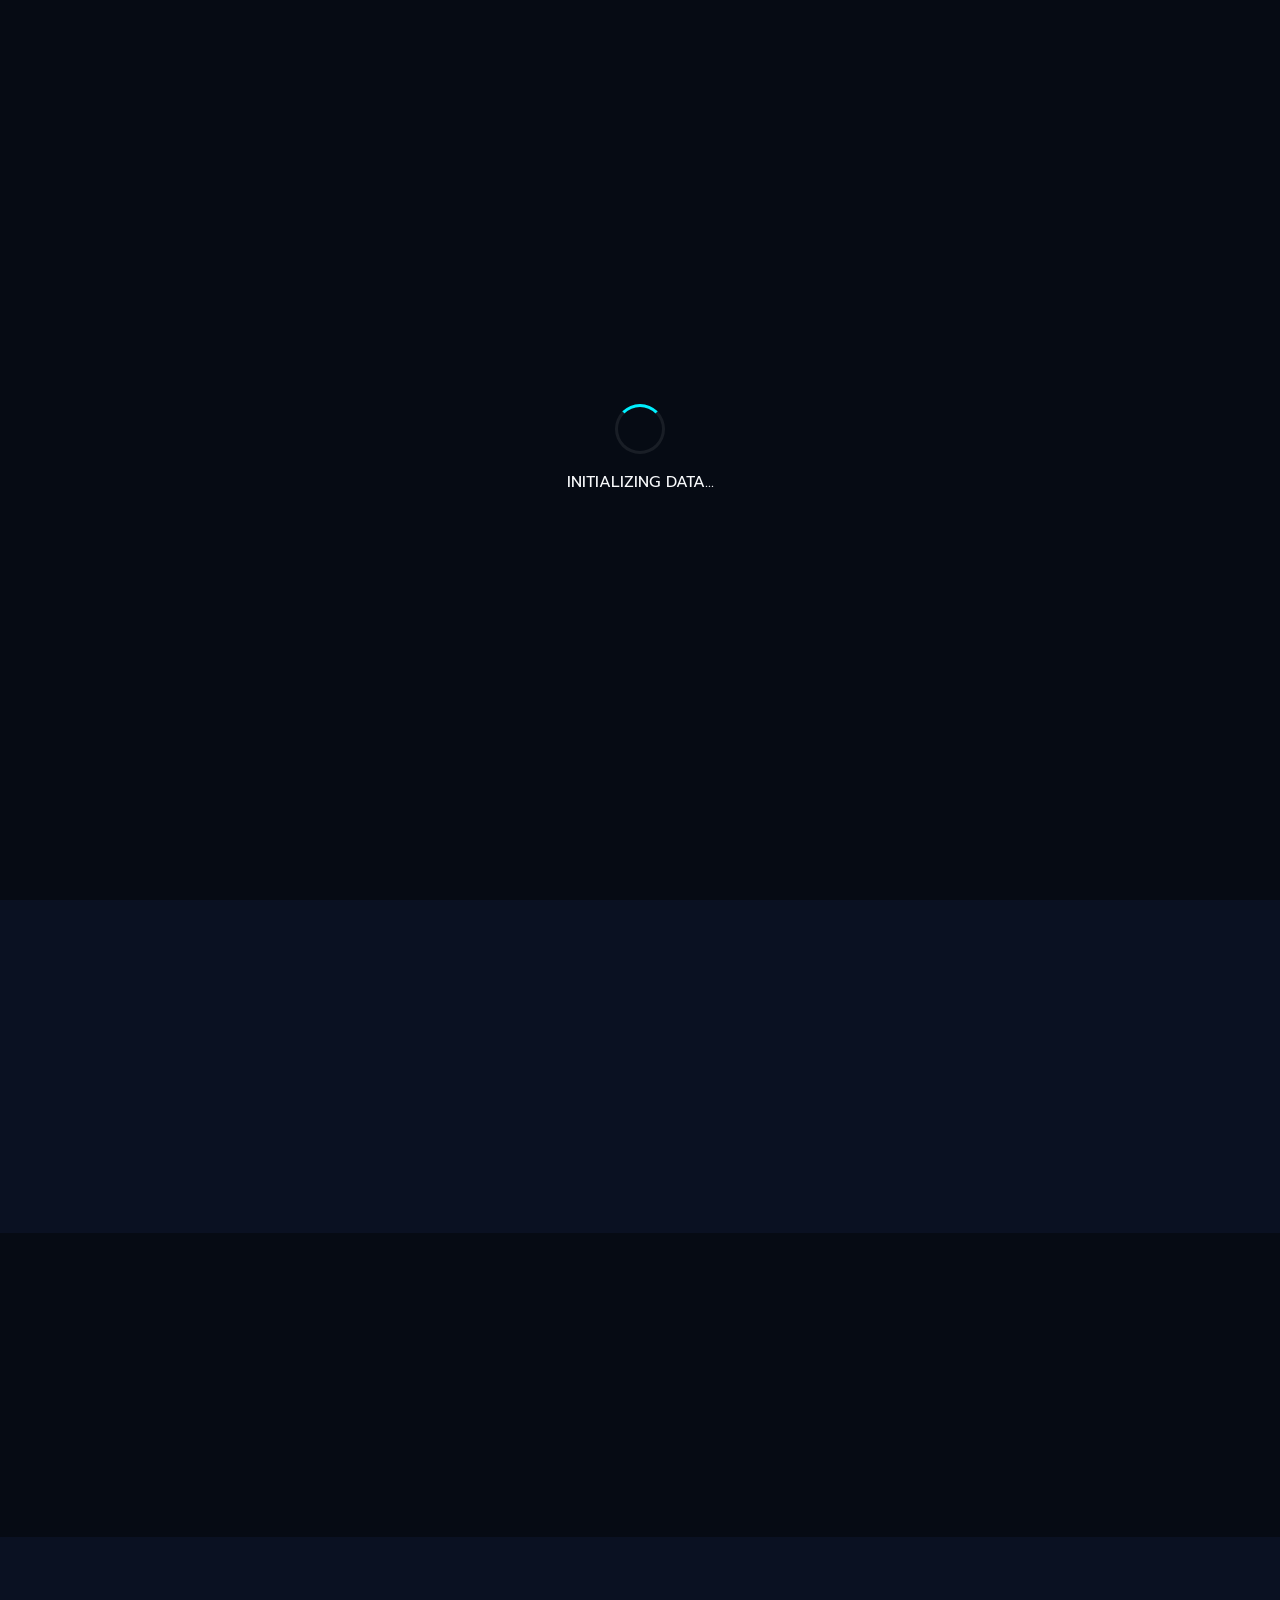
==== commit b3262173: "Update index.html" ====
--- a/index.html
+++ b/index.html
@@ -28,7 +28,7 @@
                 <a href="#about">เกี่ยวกับฉัน</a>
                 <a href="#skills">ทักษะ</a>
                 <a href="#projects">ผลงาน</a>
-                <a href="#workflow">กระบวนการ</a>
+                <a href="#workflow">ประสบการณ์</a>
             </div>
             <a href="#contact" class="btn-contact-nav">ติดต่อฉัน</a>
             <div class="hamburger">
@@ -44,28 +44,15 @@
             <div class="hero-content">
                 <div class="badge">Bangkok University • IT Student</div>
                 <h2 class="hero-subtitle" id="hero-subtitle">กำลังโหลดข้อมูล...</h2>
-                <h1 class="hero-title gradient-text" id="hero-title">DATA-DRIVEN DESIGNER</h1>
+                <h1 class="hero-title gradient-text" id="hero-title">JASSADA BUAYAIRAKSA</h1>
                 <p class="hero-desc" id="hero-desc">กำลังโหลดข้อมูล...</p>
                 <div class="hero-buttons">
                     <a href="#projects" class="btn-primary">ดูผลงาน <i class="fa-solid fa-arrow-right"></i></a>
                     <a href="#about" class="btn-secondary">เกี่ยวกับฉัน</a>
                 </div>
             </div>
-            <div class="hero-visual">
-                <div class="data-art">
-                    <div class="circle c1"></div>
-                    <div class="circle c2"></div>
-                    <div class="glass-panel">
-                        <i class="fa-solid fa-database"></i>
-                        <div class="line w-100"></div>
-                        <div class="line w-75"></div>
-                    </div>
-                    <div class="glass-panel p2">
-                        <i class="fa-solid fa-wand-magic-sparkles"></i>
-                        <div class="line w-100"></div>
-                        <div class="line w-50"></div>
-                    </div>
-                </div>
+            <div class="hero-visual" id="hero-visual">
+                <!-- Profile Image Populated via JS -->
             </div>
         </div>
     </section>
@@ -117,25 +104,3 @@
 
     <!-- Section 06: Contact -->
     <section id="contact" class="contact-section">
-        <div class="container reveal">
-            <div class="contact-box">
-                <h2 id="contact-title">มาร่วมสร้างสรรค์สิ่งใหม่ไปด้วยกัน</h2>
-                <p id="contact-desc">กำลังโหลดข้อมูล...</p>
-                <div class="social-links" id="social-container">
-                    <!-- ช่องทางติดต่อจะถูกดึงผ่าน JS -->
-                </div>
-            </div>
-        </div>
-    </section>
-
-    <!-- Footer -->
-    <footer>
-        <div class="container footer-content">
-            <p>&copy; 2026 Jassada Buayairaksa (Petch). All Rights Reserved.</p>
-            <a href="#hero" class="back-to-top" id="backToTop"><i class="fa-solid fa-chevron-up"></i></a>
-        </div>
-    </footer>
-
-    <script src="script.js"></script>
-</body>
-</html>
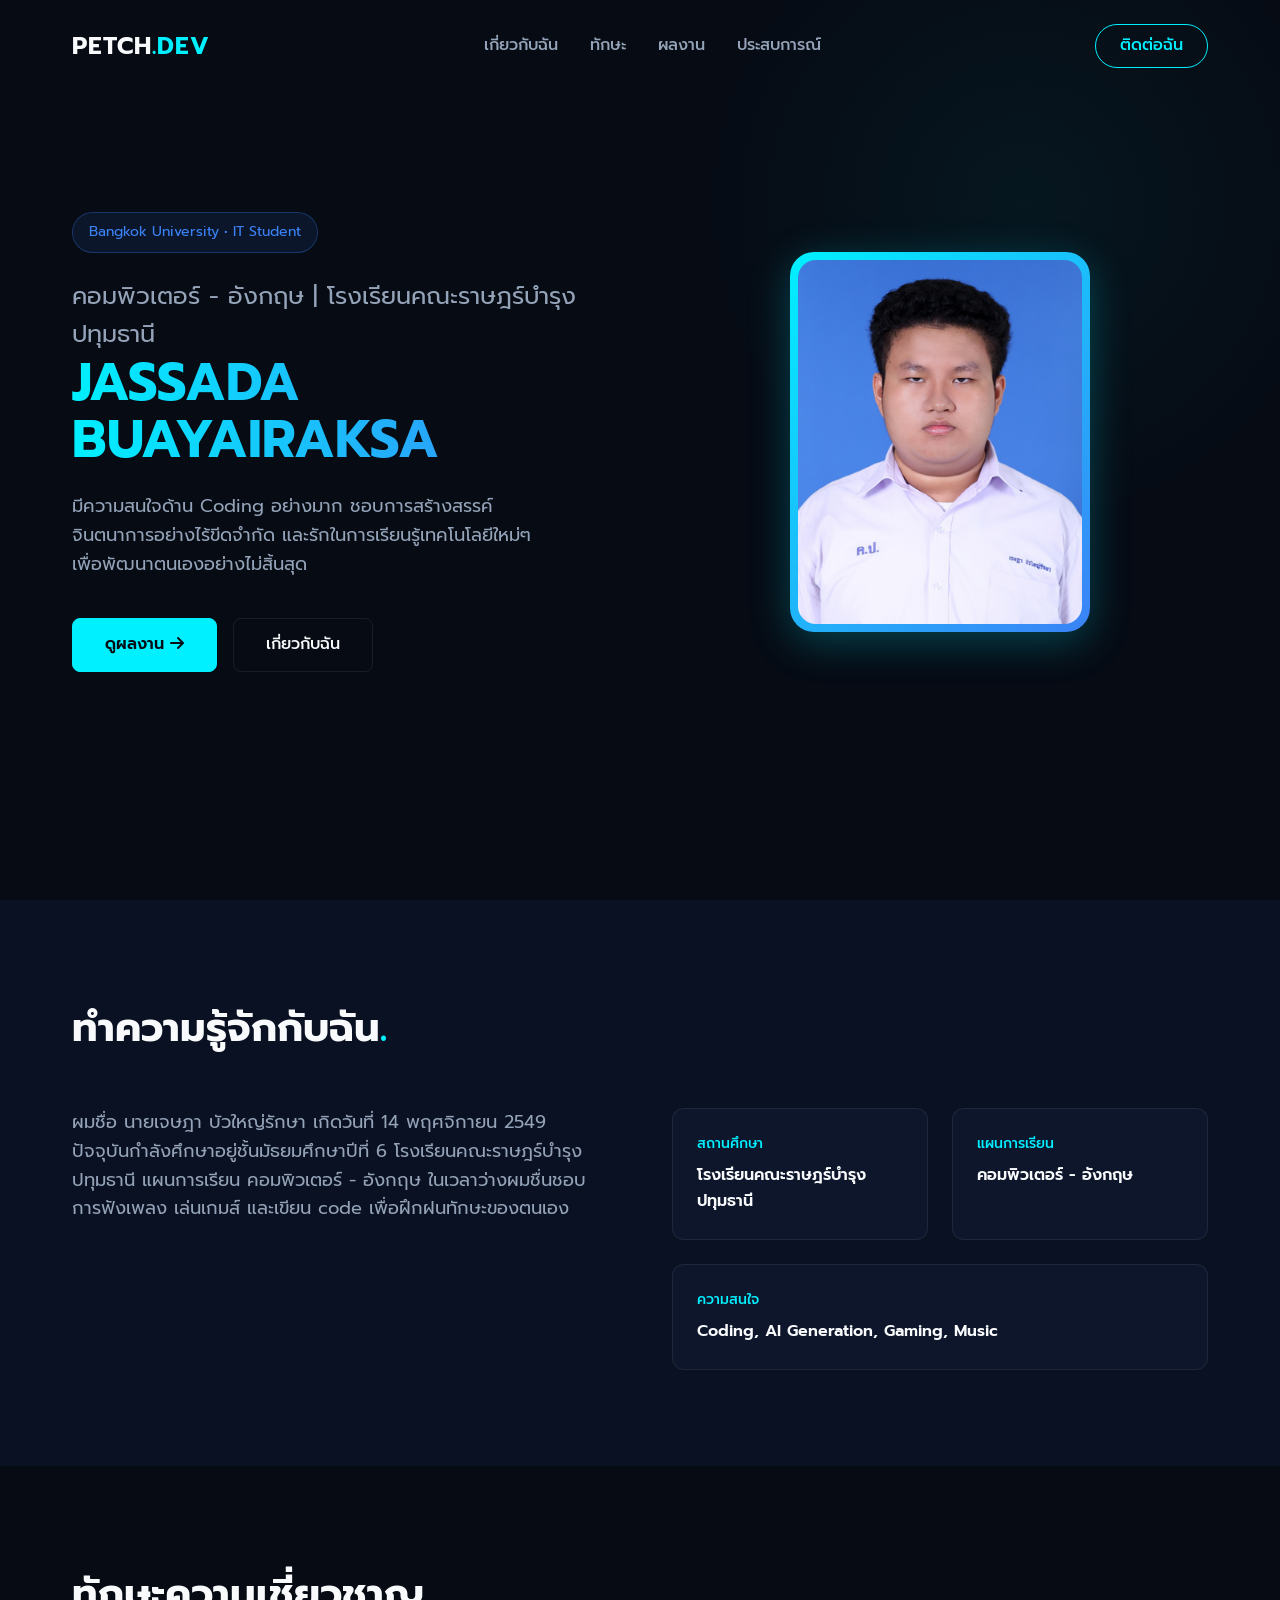
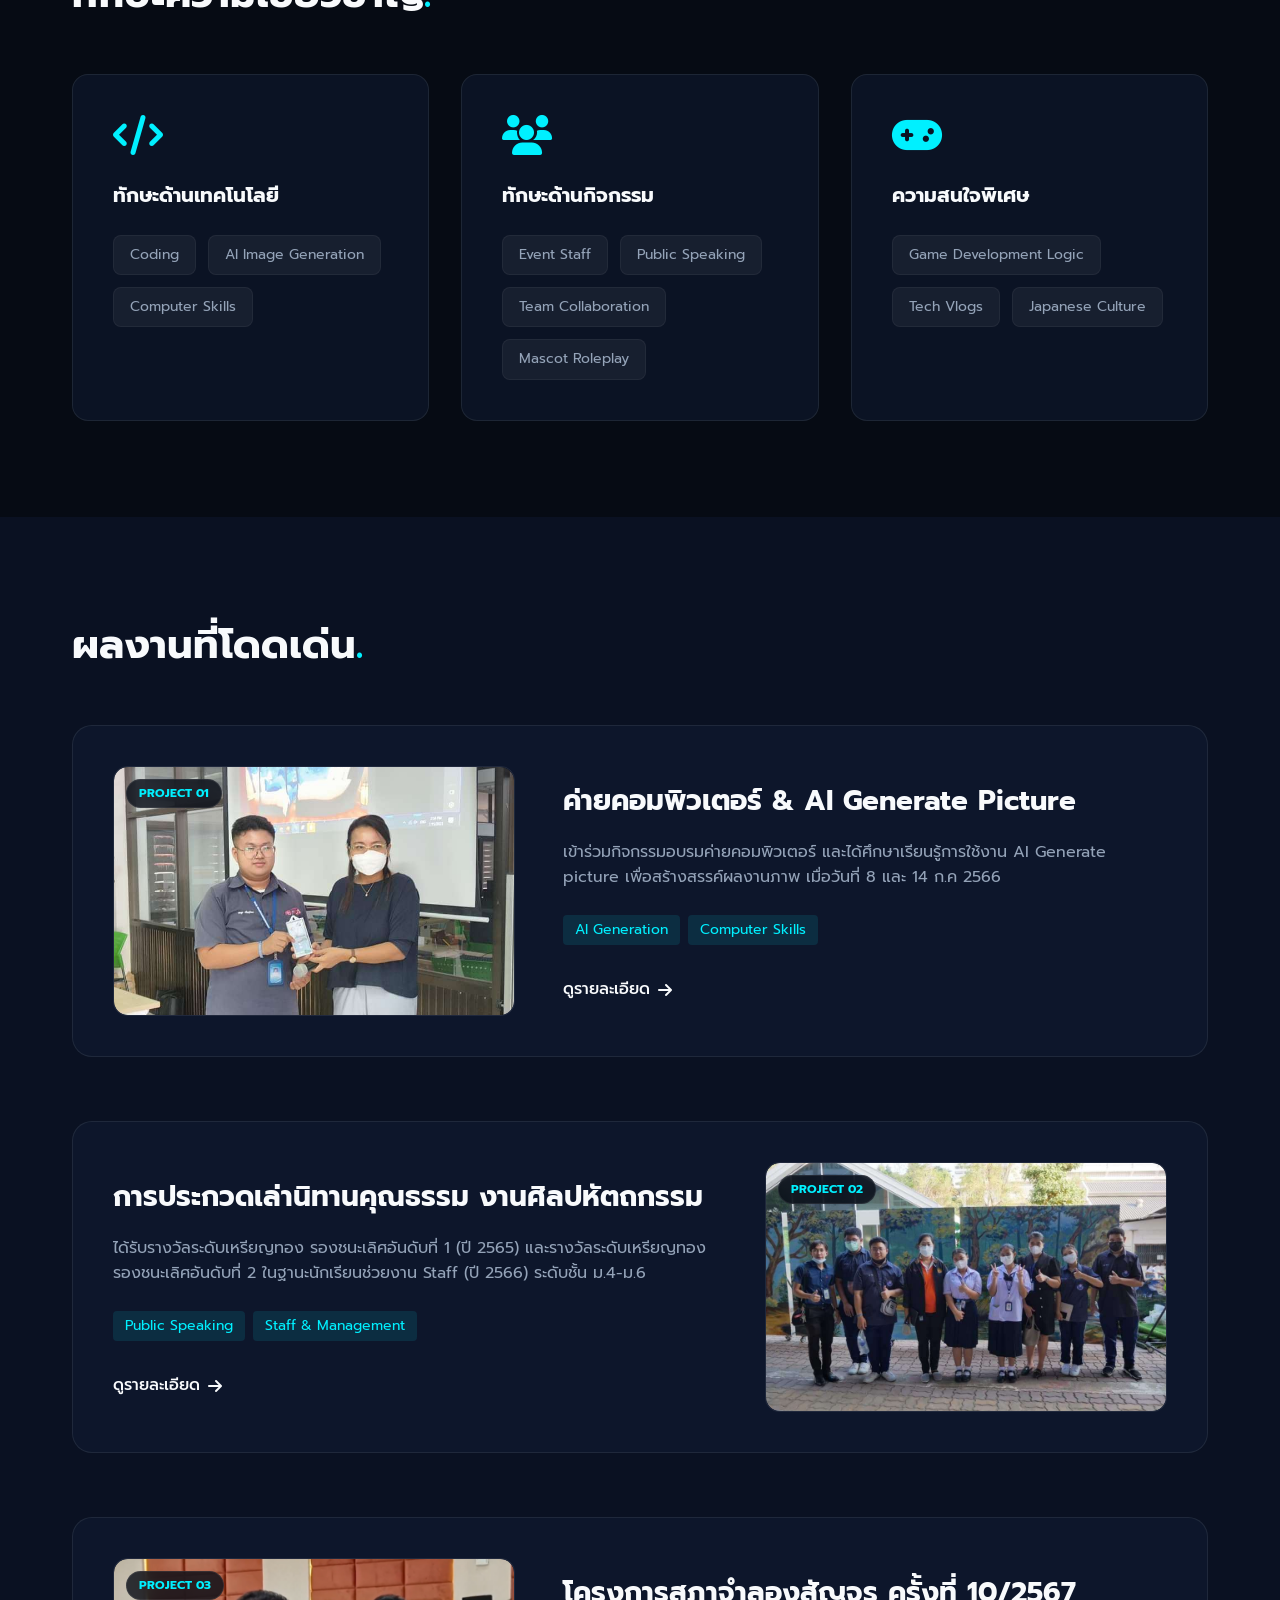
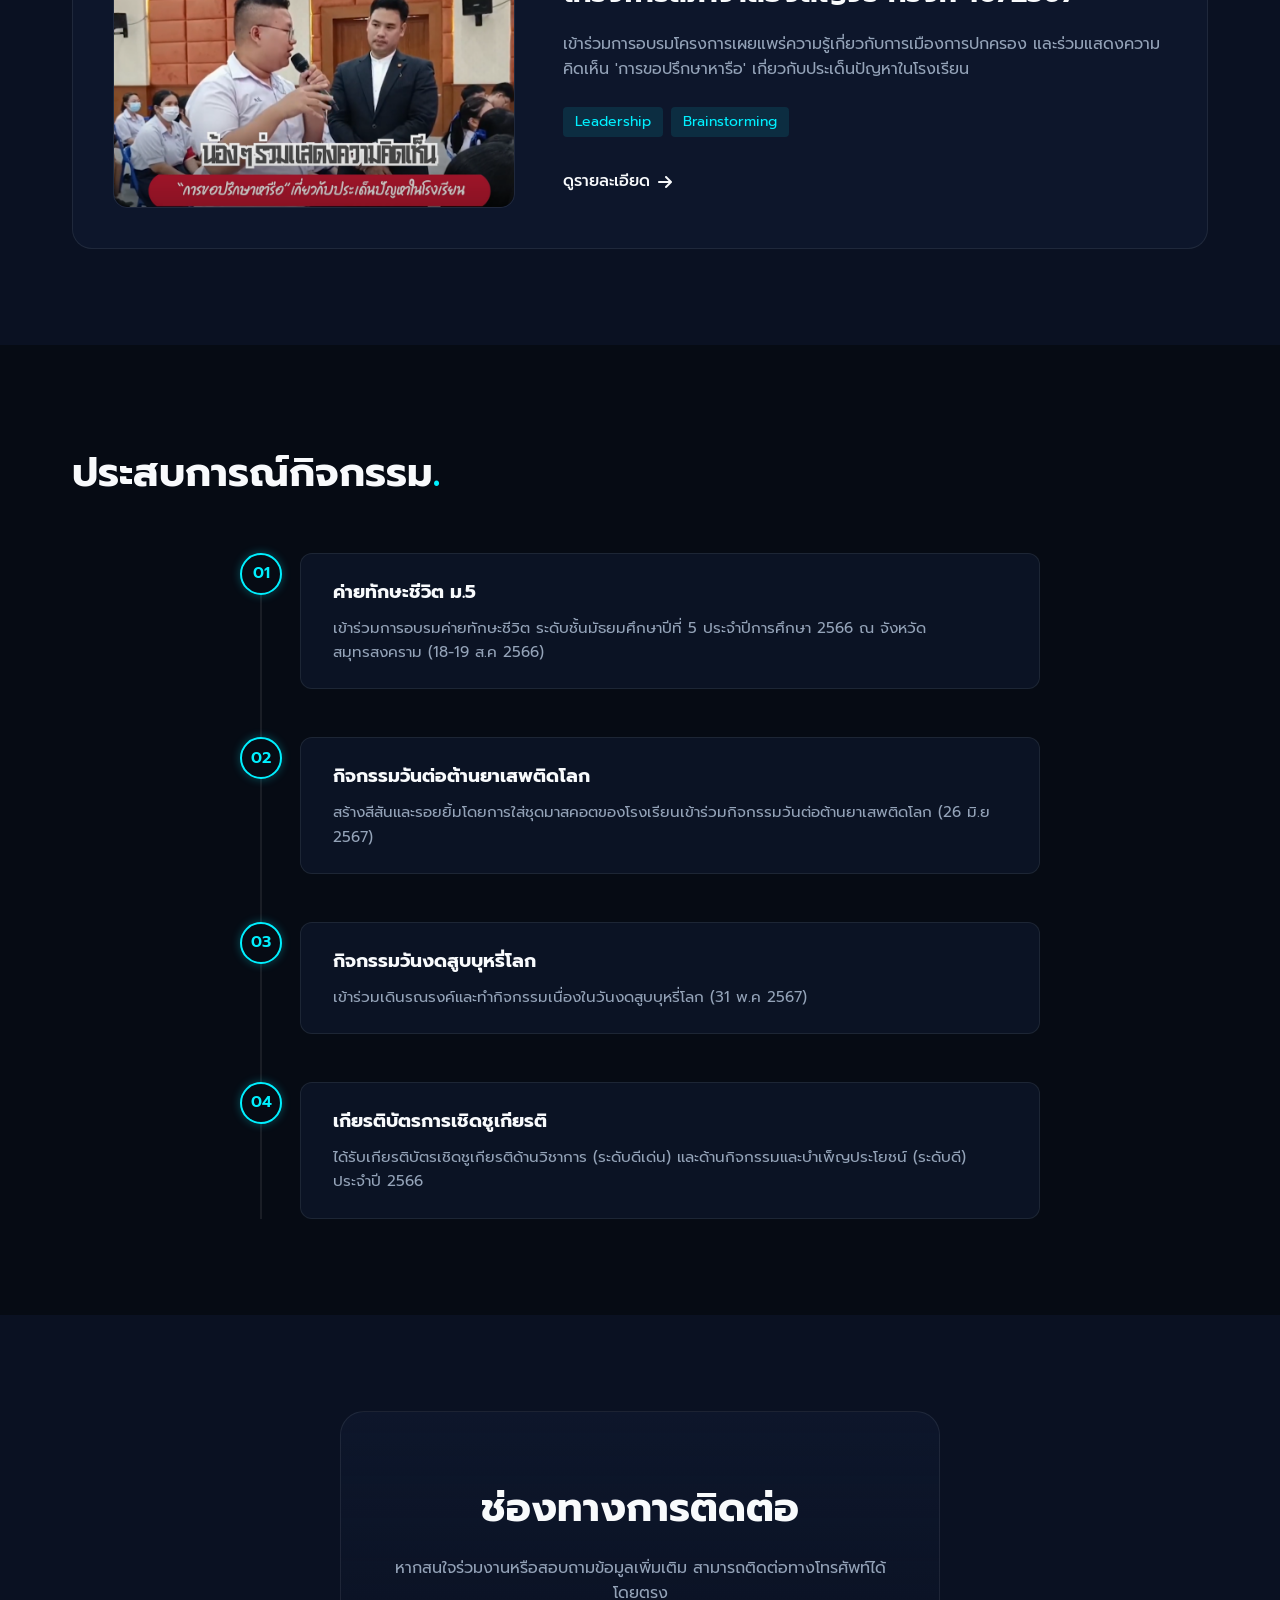
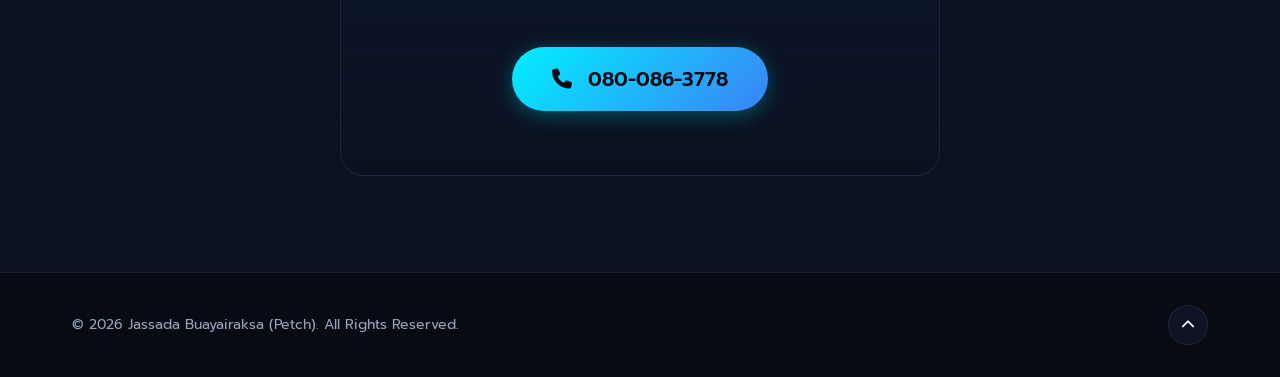
==== commit b9c119bd: "Update index.html" ====
--- a/index.html
+++ b/index.html
@@ -9,16 +9,11 @@
     <link rel="preconnect" href="https://fonts.gstatic.com" crossorigin>
     <link href="https://fonts.googleapis.com/css2?family=Prompt:wght@300;400;500;600;700&display=swap" rel="stylesheet">
     <!-- Icons (FontAwesome) -->
-    <link rel="stylesheet" href="https://cdnjs.cloudflare.com/ajax/libs/font-awesome/6.4.0/css/all.min.css">
+    <link rel="stylesheet" href="https://cdnjs.cloudflare.com/ajax/libs/font-awesome/6.4.0/css/all.min.css" crossorigin="anonymous" referrerpolicy="no-referrer" />
     <!-- CSS -->
     <link rel="stylesheet" href="style.css">
 </head>
 <body>
-    <!-- Loading Animation -->
-    <div id="loader" class="loader-wrapper">
-        <div class="data-node-loader"></div>
-        <p>INITIALIZING DATA...</p>
-    </div>
 
     <!-- Navigation -->
     <nav class="navbar">
@@ -65,9 +60,7 @@
                 <div class="about-text">
                     <p id="about-bio">กำลังโหลดข้อมูล...</p>
                 </div>
-                <div class="about-stats" id="about-info">
-                    <!-- ข้อมูลจำเพาะจะถูกดึงผ่าน JS -->
-                </div>
+                <div class="about-stats" id="about-info"></div>
             </div>
         </div>
     </section>
@@ -76,9 +69,7 @@
     <section id="skills" class="skills-section">
         <div class="container reveal">
             <h2 class="section-heading">ทักษะความเชี่ยวชาญ<span class="dot">.</span></h2>
-            <div class="skills-grid" id="skills-container">
-                <!-- ทักษะจะถูกดึงผ่าน JS -->
-            </div>
+            <div class="skills-grid" id="skills-container"></div>
         </div>
     </section>
 
@@ -86,9 +77,7 @@
     <section id="projects" class="projects-section">
         <div class="container reveal">
             <h2 class="section-heading">ผลงานที่โดดเด่น<span class="dot">.</span></h2>
-            <div class="projects-wrapper" id="projects-container">
-                <!-- โปรเจกต์จะถูกดึงผ่าน JS -->
-            </div>
+            <div class="projects-wrapper" id="projects-container"></div>
         </div>
     </section>
 
@@ -96,11 +85,29 @@
     <section id="workflow" class="workflow-section">
         <div class="container reveal">
             <h2 class="section-heading">ประสบการณ์กิจกรรม<span class="dot">.</span></h2>
-            <div class="timeline" id="workflow-container">
-                <!-- Workflow จะถูกดึงผ่าน JS -->
-            </div>
+            <div class="timeline" id="workflow-container"></div>
         </div>
     </section>
 
     <!-- Section 06: Contact -->
     <section id="contact" class="contact-section">
+        <div class="container reveal">
+            <div class="contact-box">
+                <h2 id="contact-title">ช่องทางการติดต่อ</h2>
+                <p id="contact-desc">กำลังโหลดข้อมูล...</p>
+                <div class="social-links" id="social-container"></div>
+            </div>
+        </div>
+    </section>
+
+    <!-- Footer -->
+    <footer>
+        <div class="container footer-content">
+            <p>&copy; 2026 Jassada Buayairaksa (Petch). All Rights Reserved.</p>
+            <a href="#hero" class="back-to-top" id="backToTop"><i class="fa-solid fa-chevron-up"></i></a>
+        </div>
+    </footer>
+
+    <script src="script.js"></script>
+</body>
+</html>
--- a/style.css
+++ b/style.css
@@ -223,7 +223,7 @@
 }
 
 .hero-title {
-    font-size: 3.5rem;
+    font-size: 3.25rem;
     line-height: 1.1;
     margin-bottom: 1.5rem;
 }
@@ -270,63 +270,30 @@
     background: rgba(255, 255, 255, 0.05);
 }
 
-/* Hero Visual (Abstract Tech) */
-.data-art {
+/* Hero Profile Frame */
+.profile-frame {
     position: relative;
-    height: 400px;
-    display: flex;
-    justify-content: center;
-    align-items: center;
-}
-
-.circle {
-    position: absolute;
-    border-radius: 50%;
-    border: 1px dashed var(--glass-border);
-}
-
-.c1 { width: 300px; height: 300px; animation: spin 20s linear infinite; }
-.c2 { width: 200px; height: 200px; border-color: rgba(0, 240, 255, 0.2); animation: spin 15s linear infinite reverse; }
-
-.glass-panel {
-    position: absolute;
-    width: 200px;
-    background: var(--glass-bg);
-    backdrop-filter: blur(10px);
-    border: 1px solid var(--glass-border);
-    padding: 1.5rem;
-    border-radius: 12px;
-    transform: translate(-40px, -40px);
-    box-shadow: 0 10px 30px rgba(0,0,0,0.5);
-    animation: float 6s ease-in-out infinite;
-}
-
-.glass-panel.p2 {
-    transform: translate(60px, 60px);
-    animation-delay: -3s;
-    border-color: rgba(0, 240, 255, 0.3);
-}
-
-.glass-panel i {
-    font-size: 1.5rem;
-    color: var(--primary);
-    margin-bottom: 1rem;
-}
-
-.line {
-    height: 6px;
-    background: rgba(255, 255, 255, 0.1);
-    border-radius: 3px;
-    margin-bottom: 0.5rem;
-}
-
-.w-100 { width: 100%; }
-.w-75 { width: 75%; }
-.w-50 { width: 50%; }
-
-@keyframes float {
-    0%, 100% { transform: translateY(0) translate(-40px, -40px); }
-    50% { transform: translateY(-15px) translate(-40px, -40px); }
+    width: 300px;
+    height: 380px;
+    margin: 0 auto;
+    border-radius: 24px;
+    padding: 8px;
+    background: linear-gradient(135deg, var(--primary), var(--secondary));
+    box-shadow: 0 10px 40px rgba(0, 240, 255, 0.25);
+    transition: var(--transition);
+}
+
+.profile-frame:hover {
+    transform: translateY(-8px);
+    box-shadow: 0 15px 50px rgba(0, 240, 255, 0.4);
+}
+
+.profile-img {
+    width: 100%;
+    height: 100%;
+    object-fit: cover;
+    border-radius: 18px;
+    display: block;
 }
 
 /* ====================
@@ -449,16 +416,15 @@
     background: var(--glass-bg);
     border: 1px solid var(--glass-border);
     border-radius: 20px;
-    padding: 3rem;
+    padding: 2.5rem;
     transition: var(--transition);
 }
 
 .project-card:hover {
-    border-color: rgba(59, 130, 246, 0.5);
+    border-color: rgba(0, 240, 255, 0.4);
     box-shadow: 0 15px 40px rgba(0, 0, 0, 0.4);
 }
 
-/* สลับฝั่งซ้ายขวาสำหรับโปรเจกต์คู่ */
 .project-card:nth-child(even) {
     grid-template-columns: 1.2fr 0.8fr;
 }
@@ -467,32 +433,38 @@
 }
 
 .project-visual {
-    background: linear-gradient(135deg, rgba(0,240,255,0.1), rgba(59,130,246,0.1));
-    height: 100%;
-    min-height: 250px;
-    border-radius: 12px;
-    display: flex;
-    justify-content: center;
-    align-items: center;
-    border: 1px solid rgba(0,240,255,0.2);
+    height: 250px;
+    border-radius: 14px;
     position: relative;
     overflow: hidden;
-}
-
-.project-visual i {
-    font-size: 4rem;
-    color: var(--primary);
-    opacity: 0.8;
+    border: 1px solid var(--glass-border);
+}
+
+.project-img {
+    width: 100%;
+    height: 100%;
+    object-fit: cover;
+    border-radius: 14px;
+    transition: var(--transition);
+}
+
+.project-card:hover .project-img {
+    transform: scale(1.05);
 }
 
 .project-number {
     position: absolute;
-    top: -1.5rem;
-    right: 1rem;
-    font-size: 6rem;
+    top: 0.75rem;
+    left: 0.75rem;
+    background: rgba(6, 11, 20, 0.8);
+    backdrop-filter: blur(8px);
+    padding: 0.25rem 0.75rem;
+    border-radius: 30px;
+    font-size: 0.75rem;
     font-weight: 700;
-    color: rgba(255,255,255,0.03);
-    line-height: 1;
+    color: var(--primary);
+    z-index: 2;
+    border: 1px solid var(--glass-border);
 }
 
 .project-content h3 {
@@ -605,7 +577,7 @@
 }
 
 .contact-box {
-    max-width: 700px;
+    max-width: 600px;
     margin: 0 auto;
     padding: 4rem 2rem;
     background: linear-gradient(180deg, var(--glass-bg), transparent);
@@ -620,32 +592,31 @@
 
 .contact-box p {
     color: var(--text-muted);
-    margin-bottom: 3rem;
+    margin-bottom: 2.5rem;
 }
 
 .social-links {
     display: flex;
     justify-content: center;
-    gap: 1.5rem;
-    flex-wrap: wrap;
-}
-
-.social-btn {
-    display: flex;
-    align-items: center;
-    gap: 0.75rem;
-    padding: 0.8rem 1.5rem;
-    background: var(--bg-main);
-    border: 1px solid var(--glass-border);
-    border-radius: 8px;
-    color: var(--text-main);
-    transition: var(--transition);
-}
-
-.social-btn:hover {
-    border-color: var(--primary);
-    color: var(--primary);
+}
+
+.contact-phone-btn {
+    display: inline-flex;
+    align-items: center;
+    gap: 1rem;
+    padding: 1rem 2.5rem;
+    background: linear-gradient(135deg, var(--primary), var(--secondary));
+    color: var(--bg-main);
+    border-radius: 50px;
+    font-weight: 600;
+    font-size: 1.25rem;
+    box-shadow: 0 4px 20px rgba(0, 240, 255, 0.3);
+    transition: var(--transition);
+}
+
+.contact-phone-btn:hover {
     transform: translateY(-3px);
+    box-shadow: 0 8px 30px rgba(0, 240, 255, 0.5);
 }
 
 /* ====================
@@ -703,7 +674,7 @@
     .hero-container {
         grid-template-columns: 1fr;
         text-align: center;
-        gap: 2rem;
+        gap: 2.5rem;
     }
     .hero-buttons {
         justify-content: center;
@@ -713,7 +684,6 @@
     }
     .hero-visual {
         order: -1;
-        transform: scale(0.8);
     }
     .about-grid, .project-card, .project-card:nth-child(even) {
         grid-template-columns: 1fr;
@@ -722,7 +692,7 @@
         order: unset;
     }
     .project-visual {
-        min-height: 200px;
+        height: 220px;
     }
 }
 
@@ -739,4 +709,4 @@
     .contact-box {
         padding: 3rem 1.5rem;
     }
-}+}
